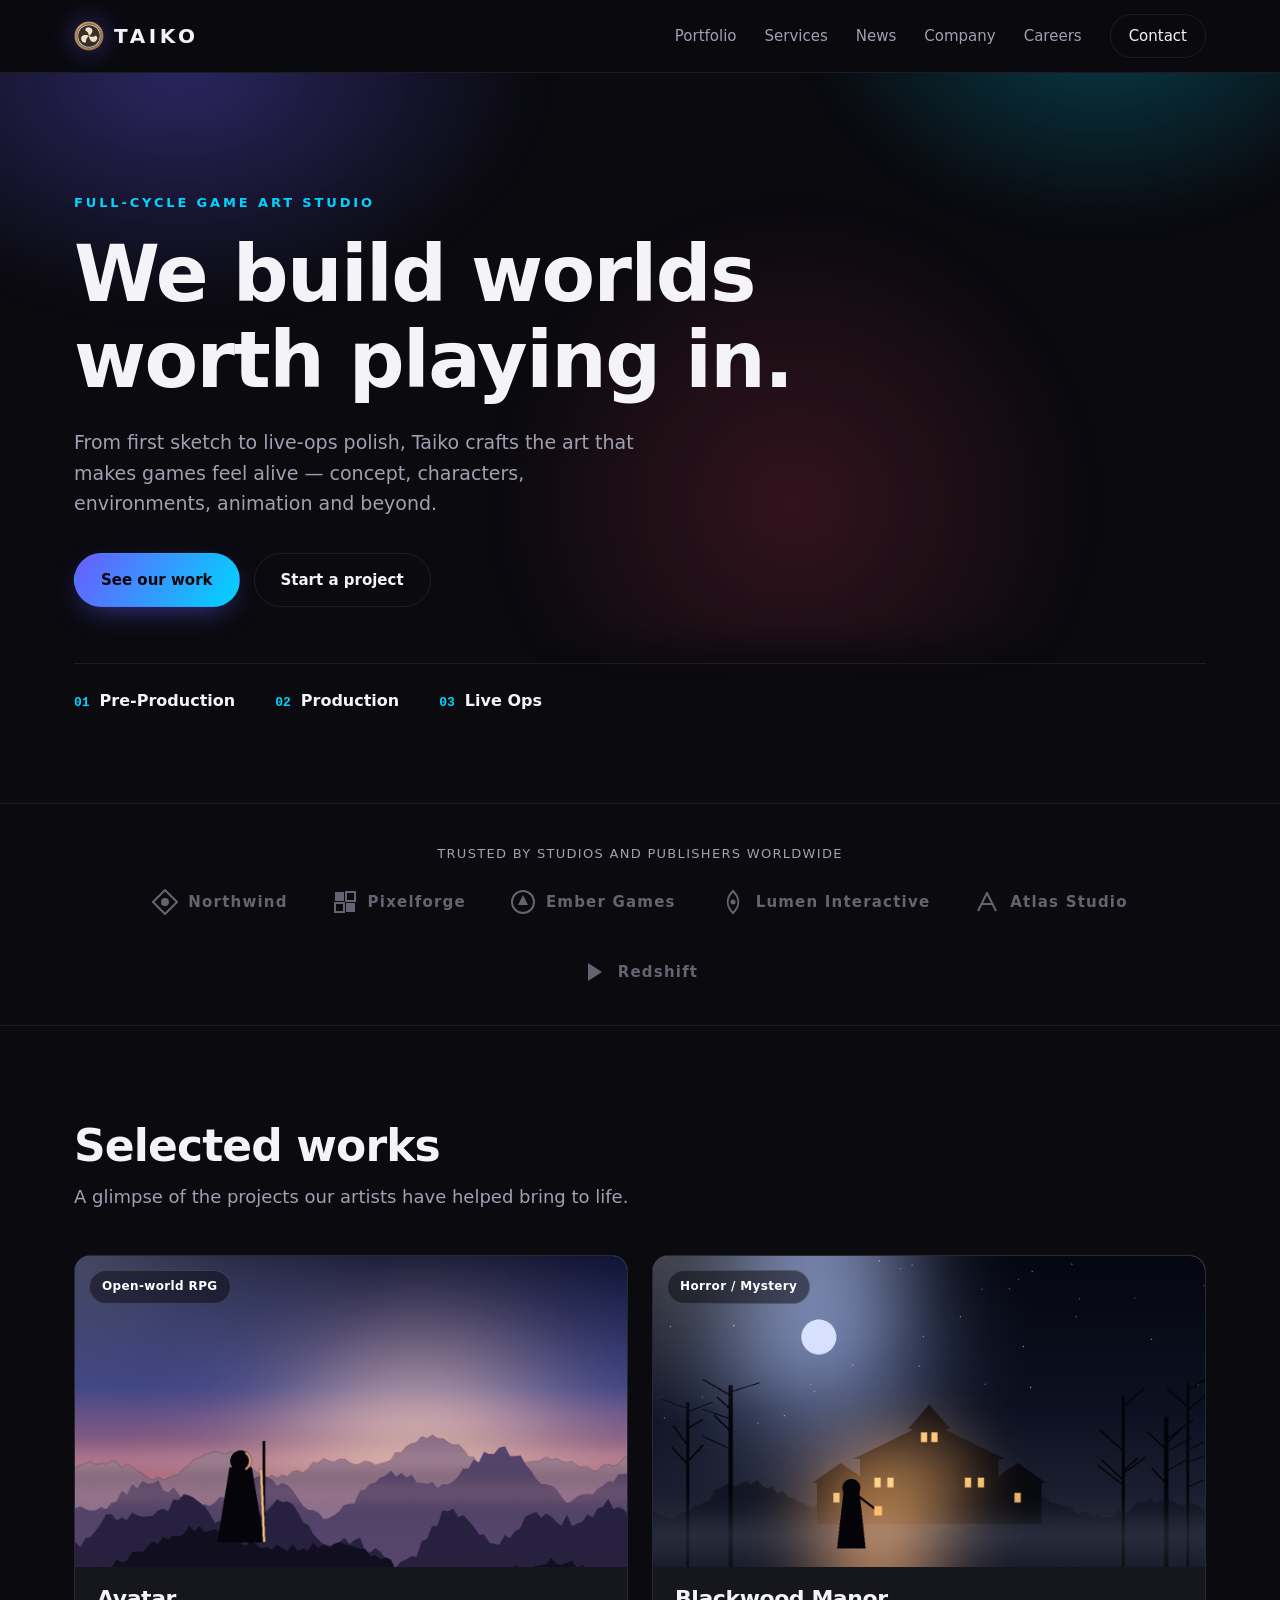
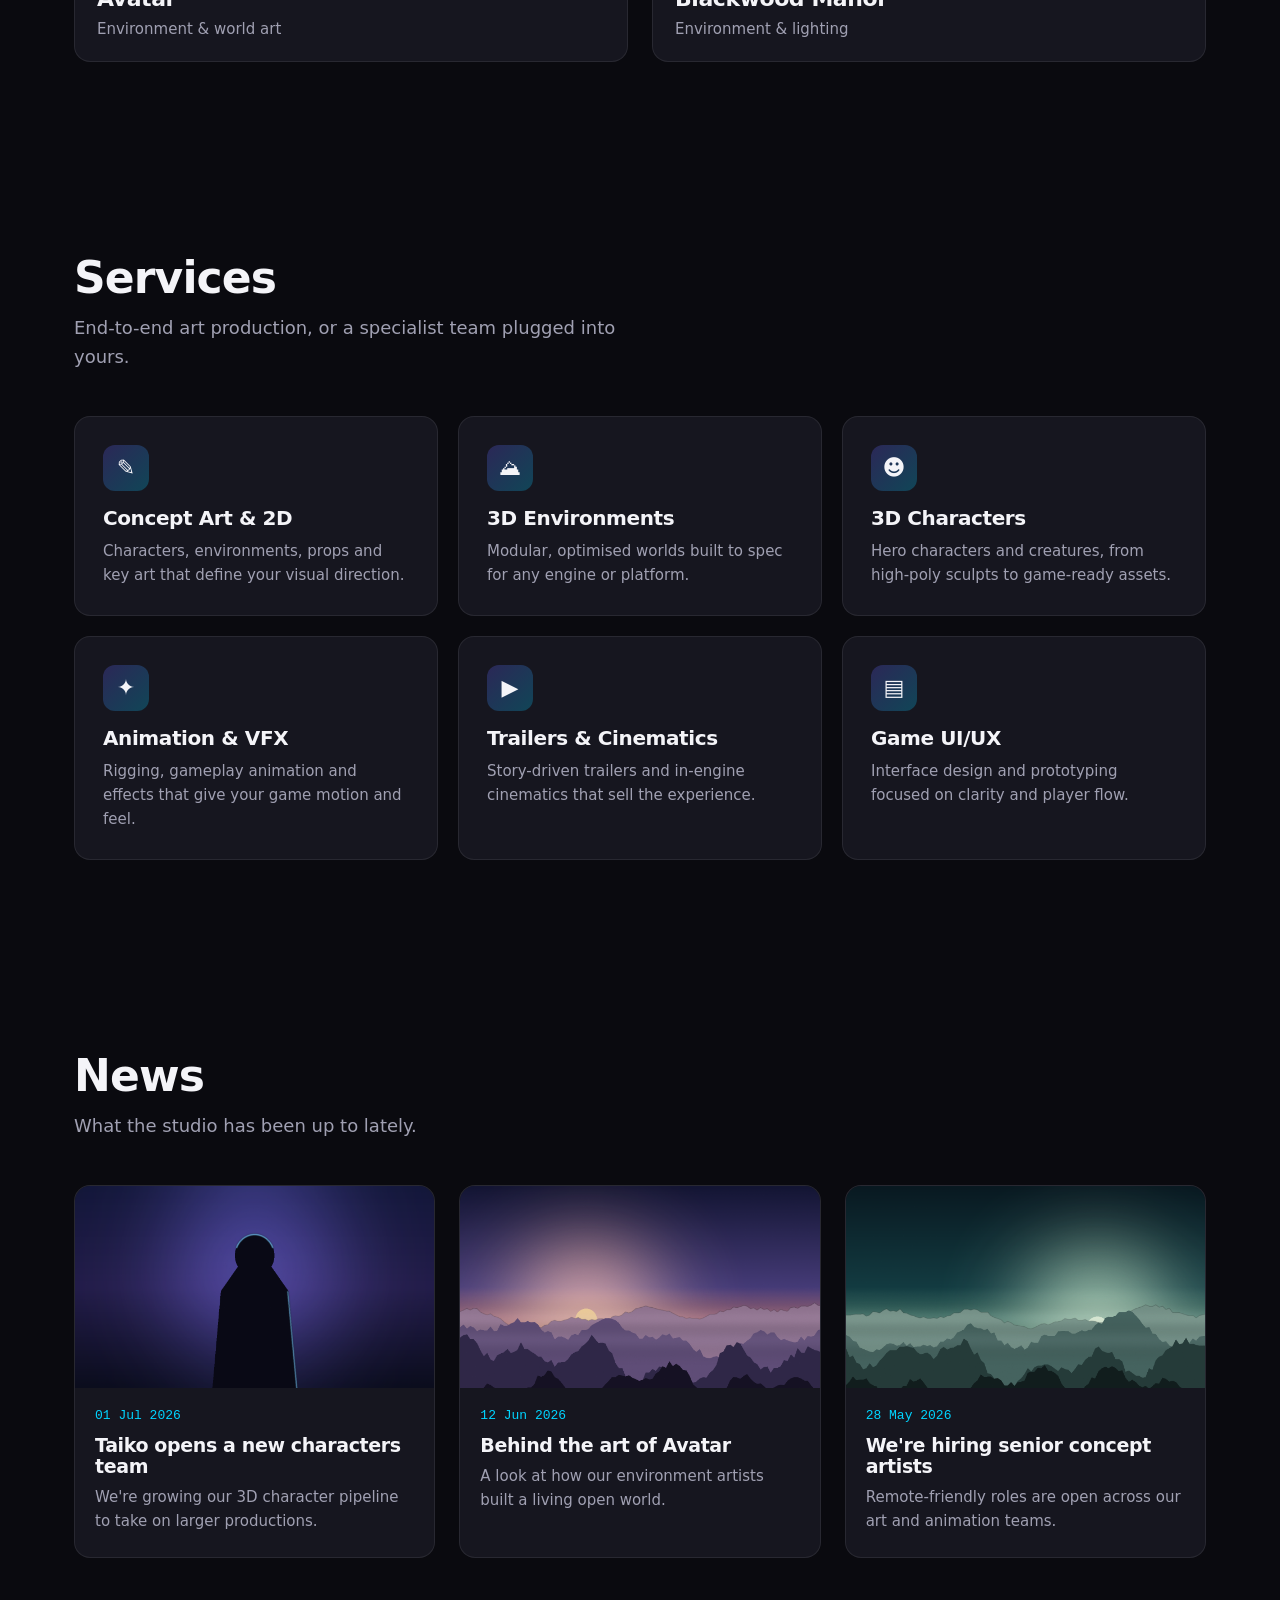
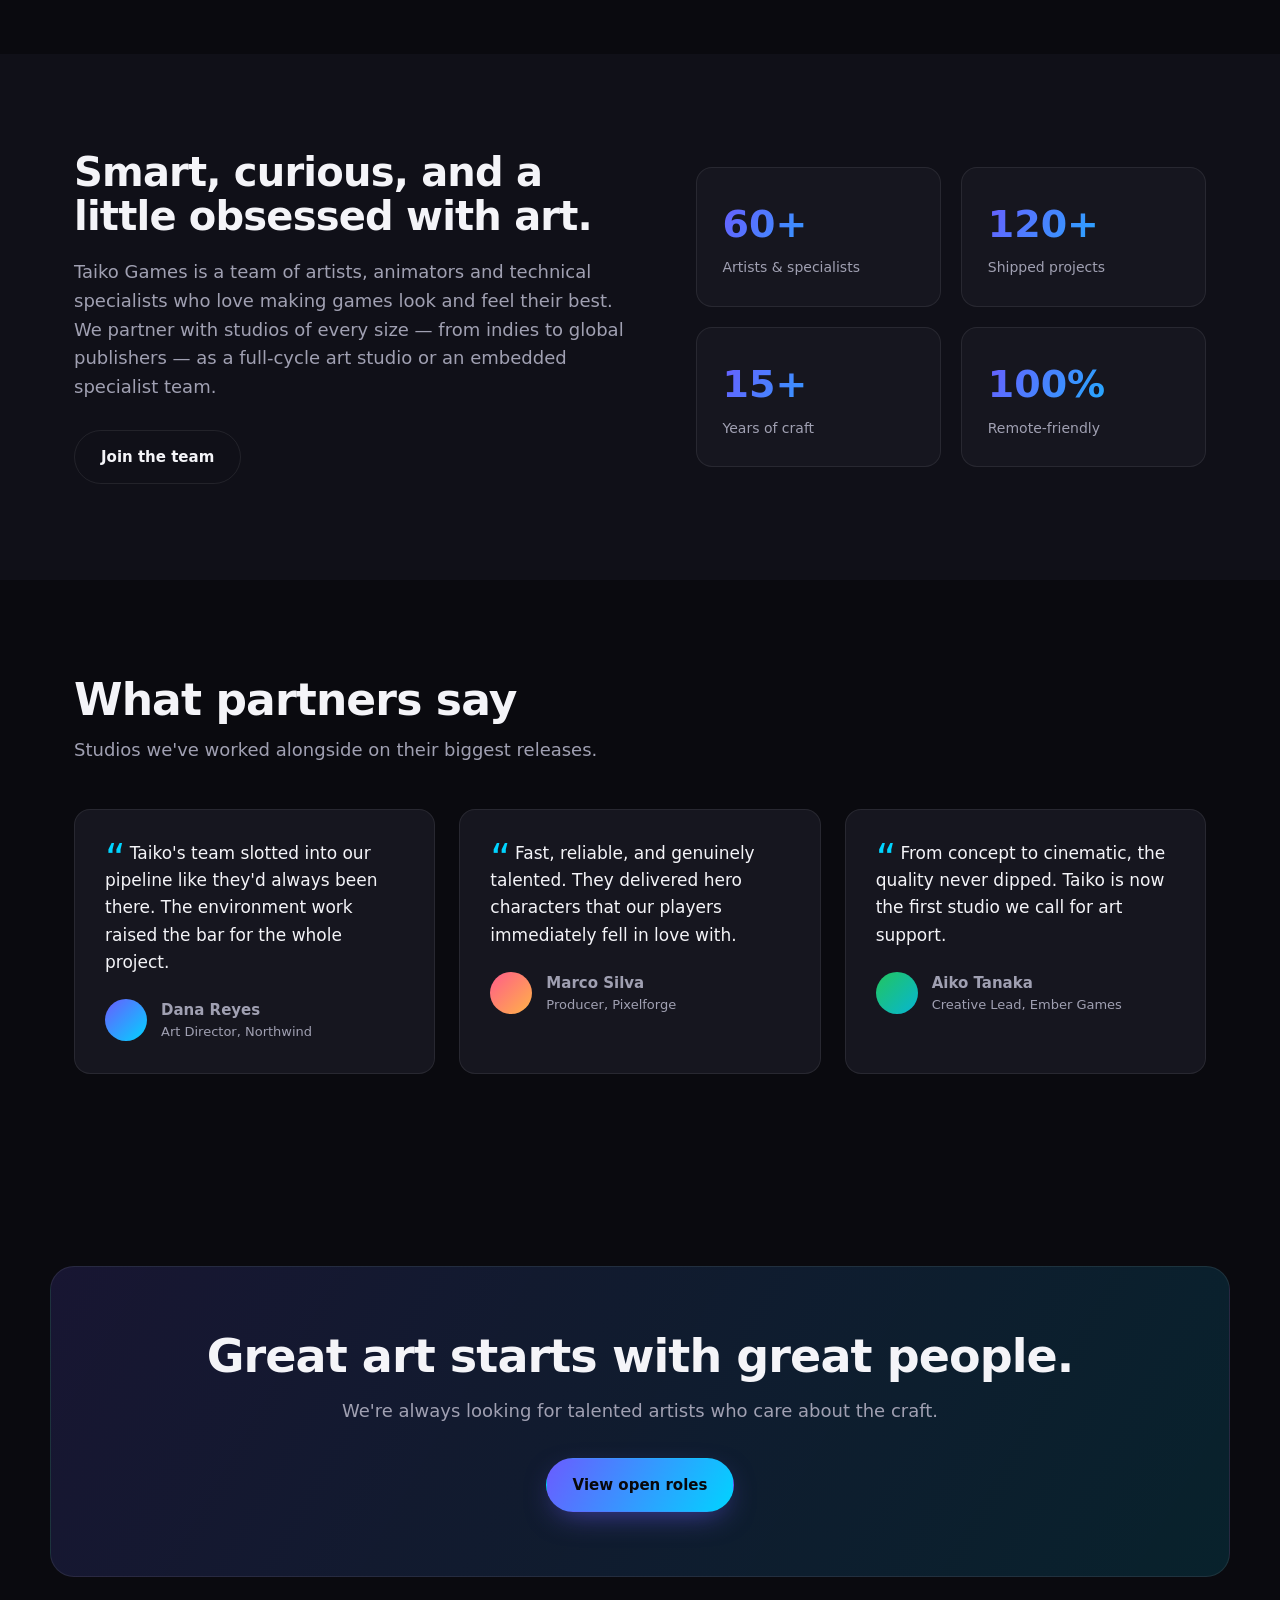
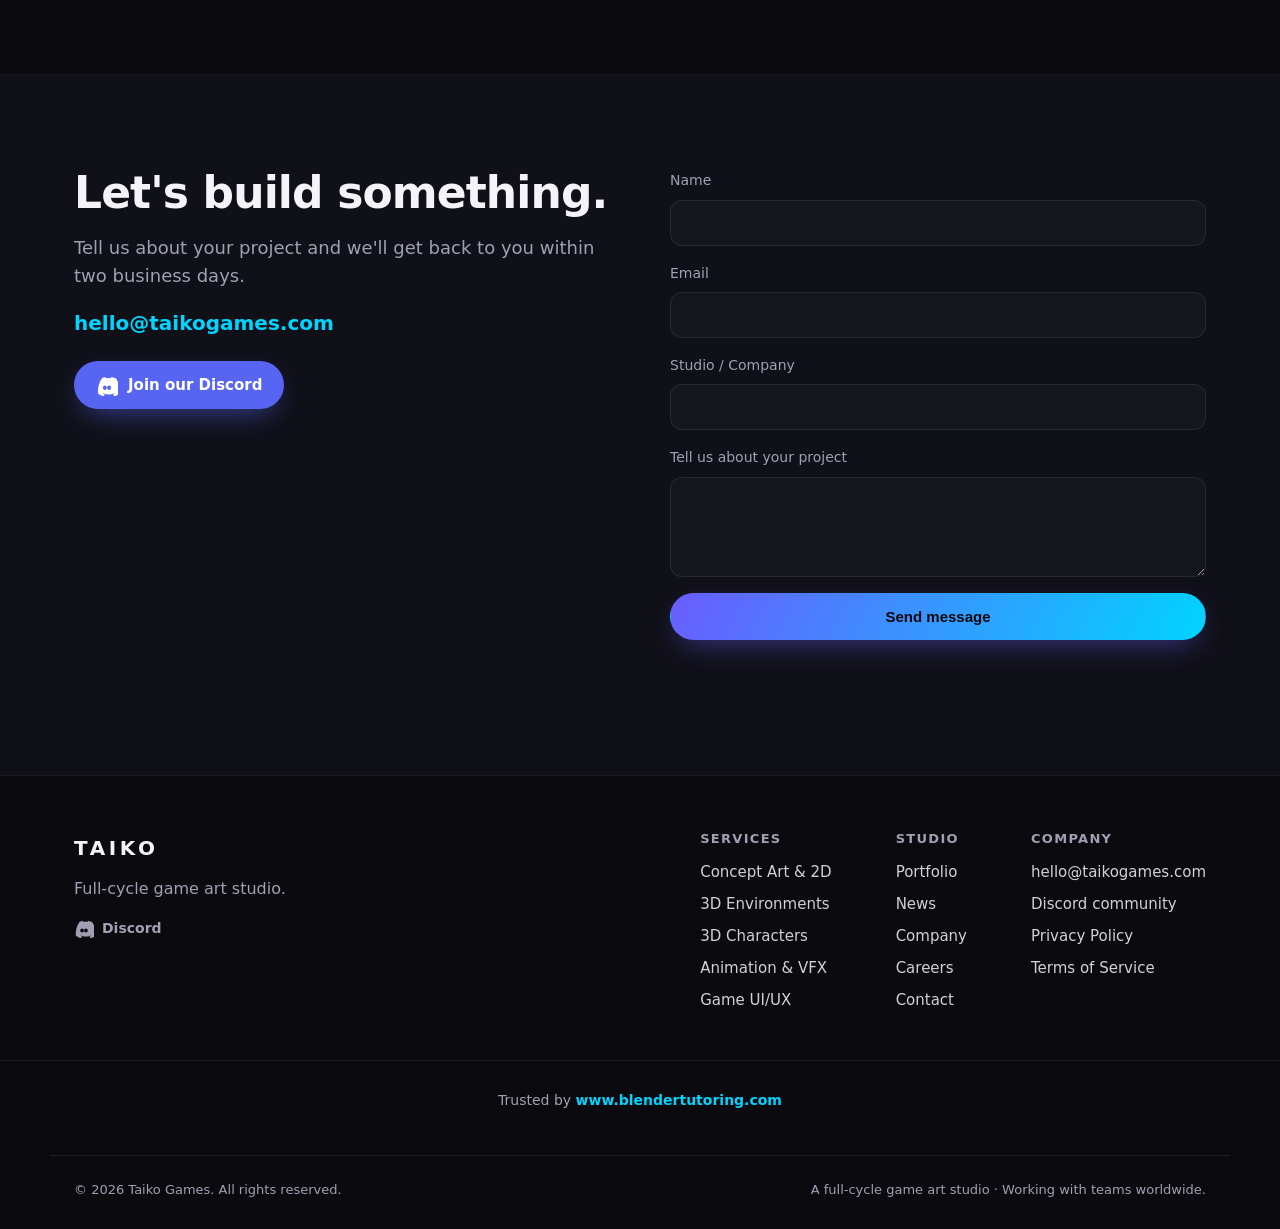
==== index.html @ 9b14d181 "Build Taiko Games studio site Single-page game-art-studio site with hero, portfolio, services, news," ====
<!DOCTYPE html>
<html lang="en">
<head>
  <meta charset="UTF-8" />
  <meta name="viewport" content="width=device-width, initial-scale=1.0" />
  <!-- Primary meta -->
  <title>Taiko Games — Full-Cycle Game Art Studio</title>
  <meta name="description" content="Taiko Games is a full-cycle game art studio delivering concept art, 3D environments, characters, animation, VFX, cinematics and game UI/UX for studios and publishers worldwide." />
  <meta name="keywords" content="game art studio, game art outsourcing, concept art, 3D environment art, 3D character art, game animation, game cinematics, game UI UX, art production" />
  <meta name="author" content="Taiko Games" />
  <meta name="robots" content="index, follow" />
  <meta name="theme-color" content="#0a0a0f" />

  <!-- NOTE: replace https://www.taikogames.com with your real domain before publishing -->
  <link rel="canonical" href="https://www.taikogames.com/" />

  <!-- Open Graph -->
  <meta property="og:type" content="website" />
  <meta property="og:site_name" content="Taiko Games" />
  <meta property="og:title" content="Taiko Games — Full-Cycle Game Art Studio" />
  <meta property="og:description" content="Concept art, 3D environments, characters, animation, cinematics and game UI/UX — from first sketch to live-ops polish." />
  <meta property="og:url" content="https://www.taikogames.com/" />
  <meta property="og:image" content="https://www.taikogames.com/img/og-image.png" />
  <meta property="og:image:width" content="1200" />
  <meta property="og:image:height" content="630" />
  <meta property="og:image:alt" content="Taiko Games — We build worlds worth playing in." />

  <!-- Twitter -->
  <meta name="twitter:card" content="summary_large_image" />
  <meta name="twitter:title" content="Taiko Games — Full-Cycle Game Art Studio" />
  <meta name="twitter:description" content="Concept art, 3D environments, characters, animation, cinematics and game UI/UX — from first sketch to live-ops polish." />
  <meta name="twitter:image" content="https://www.taikogames.com/img/og-image.png" />
  <meta name="twitter:image:alt" content="Taiko Games — We build worlds worth playing in." />

  <link rel="icon" type="image/svg+xml" href="img/logo.svg" />
  <link rel="stylesheet" href="css/style.css" />

  <!-- Structured data -->
  <script type="application/ld+json">
  {
    "@context": "https://schema.org",
    "@type": "Organization",
    "name": "Taiko Games",
    "url": "https://www.taikogames.com/",
    "logo": "https://www.taikogames.com/img/og-image.png",
    "description": "Full-cycle game art studio delivering concept art, 3D environments, characters, animation, cinematics and game UI/UX.",
    "email": "hello@taikogames.com",
    "sameAs": []
  }
  </script>
  <script type="application/ld+json">
  {
    "@context": "https://schema.org",
    "@type": "WebSite",
    "name": "Taiko Games",
    "url": "https://www.taikogames.com/"
  }
  </script>
</head>
<body>
  <!-- Header -->
  <header class="site-header" id="top">
    <div class="container header-inner">
      <a class="brand" href="#top" aria-label="Taiko Games home">
        <img class="brand-mark" src="img/logo.svg" alt="" aria-hidden="true" width="30" height="30" />
        <span class="brand-text">TAIKO</span>
      </a>
      <nav class="main-nav" aria-label="Primary">
        <a href="#work">Portfolio</a>
        <a href="#services">Services</a>
        <a href="#news">News</a>
        <a href="#company">Company</a>
        <a href="#careers">Careers</a>
        <a class="nav-cta" href="#contact">Contact</a>
      </nav>
      <button class="nav-toggle" aria-label="Toggle menu" aria-expanded="false">
        <span></span><span></span><span></span>
      </button>
    </div>
  </header>

  <main>
    <!-- Hero -->
    <section class="hero">
      <div class="hero-bg" aria-hidden="true"></div>
      <div class="container hero-inner">
        <p class="eyebrow">Full-cycle game art studio</p>
        <h1 class="hero-title">We build worlds<br />worth playing in.</h1>
        <p class="hero-sub">
          From first sketch to live-ops polish, Taiko crafts the art that makes
          games feel alive — concept, characters, environments, animation and beyond.
        </p>
        <div class="hero-actions">
          <a class="btn btn-primary" href="#work">See our work</a>
          <a class="btn btn-ghost" href="#contact">Start a project</a>
        </div>
        <ul class="pipeline">
          <li><span class="pipeline-num">01</span> Pre-Production</li>
          <li><span class="pipeline-num">02</span> Production</li>
          <li><span class="pipeline-num">03</span> Live Ops</li>
        </ul>
      </div>
    </section>

    <!-- Clients -->
    <section class="clients" aria-label="Studios we work with">
      <div class="container">
        <p class="clients-label">Trusted by studios and publishers worldwide</p>
        <ul class="client-logos">
          <li class="client-logo">
            <svg viewBox="0 0 26 26" aria-hidden="true"><path d="M13 1 L25 13 L13 25 L1 13 Z" fill="none" stroke="currentColor" stroke-width="2"/><circle cx="13" cy="13" r="4" fill="currentColor"/></svg>
            <span>Northwind</span>
          </li>
          <li class="client-logo">
            <svg viewBox="0 0 26 26" aria-hidden="true"><rect x="3" y="3" width="9" height="9" fill="currentColor"/><rect x="14" y="3" width="9" height="9" fill="none" stroke="currentColor" stroke-width="2"/><rect x="3" y="14" width="9" height="9" fill="none" stroke="currentColor" stroke-width="2"/><rect x="14" y="14" width="9" height="9" fill="currentColor"/></svg>
            <span>Pixelforge</span>
          </li>
          <li class="client-logo">
            <svg viewBox="0 0 26 26" aria-hidden="true"><circle cx="13" cy="13" r="11" fill="none" stroke="currentColor" stroke-width="2"/><path d="M13 6 L18 16 L8 16 Z" fill="currentColor"/></svg>
            <span>Ember Games</span>
          </li>
          <li class="client-logo">
            <svg viewBox="0 0 26 26" aria-hidden="true"><path d="M13 2 C6 9 6 17 13 24 C20 17 20 9 13 2 Z" fill="none" stroke="currentColor" stroke-width="2"/><circle cx="13" cy="13" r="2.5" fill="currentColor"/></svg>
            <span>Lumen Interactive</span>
          </li>
          <li class="client-logo">
            <svg viewBox="0 0 26 26" aria-hidden="true"><path d="M4 22 L13 4 L22 22" fill="none" stroke="currentColor" stroke-width="2" stroke-linejoin="round"/><line x1="8" y1="15" x2="18" y2="15" stroke="currentColor" stroke-width="2"/></svg>
            <span>Atlas Studio</span>
          </li>
          <li class="client-logo">
            <svg viewBox="0 0 26 26" aria-hidden="true"><path d="M6 4 L20 13 L6 22 Z" fill="currentColor"/></svg>
            <span>Redshift</span>
          </li>
        </ul>
      </div>
    </section>

    <!-- Selected work -->
    <section class="work" id="work">
      <div class="container">
        <header class="section-head">
          <h2>Selected works</h2>
          <p>A glimpse of the projects our artists have helped bring to life.</p>
        </header>
        <div class="work-grid">
          <article class="work-card reveal" style="--c1:#6a5cff;--c2:#00d4ff">
            <div class="work-thumb">
              <img class="thumb-art" src="img/covers/avatar.png" alt="Avatar — environment key art" loading="lazy" />
              <span class="work-badge">Open-world RPG</span>
            </div>
            <div class="work-meta">
              <h3>Avatar</h3>
              <p>Environment &amp; world art</p>
            </div>
          </article>
          <article class="work-card reveal" style="--c1:#ff5c8a;--c2:#ffb347">
            <div class="work-thumb">
              <img class="thumb-art" src="img/covers/blackwood-manor.png" alt="Blackwood Manor — environment key art" loading="lazy" />
              <span class="work-badge">Horror / Mystery</span>
            </div>
            <div class="work-meta">
              <h3>Blackwood Manor</h3>
              <p>Environment &amp; lighting</p>
            </div>
          </article>
        </div>
      </div>
    </section>

    <!-- Services -->
    <section class="services" id="services">
      <div class="container">
        <header class="section-head">
          <h2>Services</h2>
          <p>End-to-end art production, or a specialist team plugged into yours.</p>
        </header>
        <div class="service-grid">
          <article class="service-card">
            <span class="service-icon">✎</span>
            <h3>Concept Art &amp; 2D</h3>
            <p>Characters, environments, props and key art that define your visual direction.</p>
          </article>
          <article class="service-card">
            <span class="service-icon">⛰</span>
            <h3>3D Environments</h3>
            <p>Modular, optimised worlds built to spec for any engine or platform.</p>
          </article>
          <article class="service-card">
            <span class="service-icon">☻</span>
            <h3>3D Characters</h3>
            <p>Hero characters and creatures, from high-poly sculpts to game-ready assets.</p>
          </article>
          <article class="service-card">
            <span class="service-icon">✦</span>
            <h3>Animation &amp; VFX</h3>
            <p>Rigging, gameplay animation and effects that give your game motion and feel.</p>
          </article>
          <article class="service-card">
            <span class="service-icon">▶</span>
            <h3>Trailers &amp; Cinematics</h3>
            <p>Story-driven trailers and in-engine cinematics that sell the experience.</p>
          </article>
          <article class="service-card">
            <span class="service-icon">▤</span>
            <h3>Game UI/UX</h3>
            <p>Interface design and prototyping focused on clarity and player flow.</p>
          </article>
        </div>
      </div>
    </section>

    <!-- News -->
    <section class="news" id="news">
      <div class="container">
        <header class="section-head">
          <h2>News</h2>
          <p>What the studio has been up to lately.</p>
        </header>
        <div class="news-grid">
          <article class="news-card">
            <div class="news-thumb"><img src="img/covers/news-characters.png" alt="" loading="lazy" /></div>
            <time datetime="2026-07-01">01 Jul 2026</time>
            <h3>Taiko opens a new characters team</h3>
            <p>We're growing our 3D character pipeline to take on larger productions.</p>
          </article>
          <article class="news-card">
            <div class="news-thumb"><img src="img/covers/news-avatar.png" alt="" loading="lazy" /></div>
            <time datetime="2026-06-12">12 Jun 2026</time>
            <h3>Behind the art of Avatar</h3>
            <p>A look at how our environment artists built a living open world.</p>
          </article>
          <article class="news-card">
            <div class="news-thumb"><img src="img/covers/news-hiring.png" alt="" loading="lazy" /></div>
            <time datetime="2026-05-28">28 May 2026</time>
            <h3>We're hiring senior concept artists</h3>
            <p>Remote-friendly roles are open across our art and animation teams.</p>
          </article>
        </div>
      </div>
    </section>

    <!-- Company -->
    <section class="company" id="company">
      <div class="container company-inner">
        <div class="company-copy">
          <h2>Smart, curious, and a little obsessed with art.</h2>
          <p>
            Taiko Games is a team of artists, animators and technical specialists
            who love making games look and feel their best. We partner with
            studios of every size — from indies to global publishers — as a
            full-cycle art studio or an embedded specialist team.
          </p>
          <a class="btn btn-ghost" href="#careers">Join the team</a>
        </div>
        <ul class="stats">
          <li><strong>60+</strong><span>Artists &amp; specialists</span></li>
          <li><strong>120+</strong><span>Shipped projects</span></li>
          <li><strong>15+</strong><span>Years of craft</span></li>
          <li><strong>100%</strong><span>Remote-friendly</span></li>
        </ul>
      </div>
    </section>

    <!-- Testimonials -->
    <section class="testimonials">
      <div class="container">
        <header class="section-head">
          <h2>What partners say</h2>
          <p>Studios we've worked alongside on their biggest releases.</p>
        </header>
        <div class="testimonial-grid">
          <figure class="testimonial reveal">
            <blockquote>Taiko's team slotted into our pipeline like they'd always been there. The environment work raised the bar for the whole project.</blockquote>
            <figcaption><span class="t-avatar" style="--c1:#6a5cff;--c2:#00d4ff"></span><span><strong>Dana Reyes</strong>Art Director, Northwind</span></figcaption>
          </figure>
          <figure class="testimonial reveal">
            <blockquote>Fast, reliable, and genuinely talented. They delivered hero characters that our players immediately fell in love with.</blockquote>
            <figcaption><span class="t-avatar" style="--c1:#ff5c8a;--c2:#ffb347"></span><span><strong>Marco Silva</strong>Producer, Pixelforge</span></figcaption>
          </figure>
          <figure class="testimonial reveal">
            <blockquote>From concept to cinematic, the quality never dipped. Taiko is now the first studio we call for art support.</blockquote>
            <figcaption><span class="t-avatar" style="--c1:#22c55e;--c2:#06b6d4"></span><span><strong>Aiko Tanaka</strong>Creative Lead, Ember Games</span></figcaption>
          </figure>
        </div>
      </div>
    </section>

    <!-- Careers / CTA -->
    <section class="careers" id="careers">
      <div class="container careers-inner">
        <h2>Great art starts with great people.</h2>
        <p>We're always looking for talented artists who care about the craft.</p>
        <a class="btn btn-primary" href="#contact">View open roles</a>
      </div>
    </section>

    <!-- Contact -->
    <section class="contact" id="contact">
      <div class="container contact-inner">
        <div class="contact-copy">
          <h2>Let's build something.</h2>
          <p>Tell us about your project and we'll get back to you within two business days.</p>
          <p class="contact-email">hello@taikogames.com</p>
          <a class="discord-cta" href="https://discord.gg/HVt38e5CS" target="_blank" rel="noopener noreferrer">
            <svg viewBox="0 0 24 24" aria-hidden="true"><path fill="currentColor" d="M20.317 4.369A19.79 19.79 0 0 0 16.885 3.3a13.72 13.72 0 0 0-.617 1.267 18.27 18.27 0 0 0-5.487 0A12.64 12.64 0 0 0 10.156 3.3 19.736 19.736 0 0 0 6.72 4.369C2.79 10.14 1.732 15.76 2.256 21.3a19.9 19.9 0 0 0 6.03 3.05c.484-.66.915-1.363 1.286-2.1a12.9 12.9 0 0 1-2.025-.972c.17-.124.336-.253.496-.386a14.2 14.2 0 0 0 12.09 0c.162.135.328.264.496.386-.646.383-1.328.71-2.028.973.372.736.802 1.44 1.286 2.1a19.86 19.86 0 0 0 6.032-3.05c.617-6.396-1.06-11.966-4.44-16.931ZM9.68 17.335c-1.183 0-2.157-1.086-2.157-2.42 0-1.333.955-2.42 2.157-2.42 1.21 0 2.176 1.096 2.157 2.42 0 1.334-.955 2.42-2.157 2.42Zm4.64 0c-1.183 0-2.157-1.086-2.157-2.42 0-1.333.955-2.42 2.157-2.42 1.21 0 2.176 1.096 2.157 2.42 0 1.334-.947 2.42-2.157 2.42Z"/></svg>
            Join our Discord
          </a>
        </div>
        <form class="contact-form" id="contactForm" novalidate>
          <label>Name<input type="text" name="name" autocomplete="name" required /></label>
          <label>Email<input type="email" name="email" autocomplete="email" required /></label>
          <label>Studio / Company<input type="text" name="company" autocomplete="organization" /></label>
          <label>Tell us about your project<textarea name="message" rows="4" required></textarea></label>
          <button class="btn btn-primary" type="submit">Send message</button>
          <p class="form-status" id="formStatus" role="status" aria-live="polite"></p>
        </form>
      </div>
    </section>
  </main>

  <footer class="site-footer">
    <div class="container footer-inner">
      <div class="footer-brand">
        <span class="brand-text">TAIKO</span>
        <p>Full-cycle game art studio.</p>
        <a class="footer-social" href="https://discord.gg/HVt38e5CS" target="_blank" rel="noopener noreferrer" aria-label="Join the Taiko Discord">
          <svg viewBox="0 0 24 24" aria-hidden="true"><path fill="currentColor" d="M20.317 4.369A19.79 19.79 0 0 0 16.885 3.3a13.72 13.72 0 0 0-.617 1.267 18.27 18.27 0 0 0-5.487 0A12.64 12.64 0 0 0 10.156 3.3 19.736 19.736 0 0 0 6.72 4.369C2.79 10.14 1.732 15.76 2.256 21.3a19.9 19.9 0 0 0 6.03 3.05c.484-.66.915-1.363 1.286-2.1a12.9 12.9 0 0 1-2.025-.972c.17-.124.336-.253.496-.386a14.2 14.2 0 0 0 12.09 0c.162.135.328.264.496.386-.646.383-1.328.71-2.028.973.372.736.802 1.44 1.286 2.1a19.86 19.86 0 0 0 6.032-3.05c.617-6.396-1.06-11.966-4.44-16.931ZM9.68 17.335c-1.183 0-2.157-1.086-2.157-2.42 0-1.333.955-2.42 2.157-2.42 1.21 0 2.176 1.096 2.157 2.42 0 1.334-.955 2.42-2.157 2.42Zm4.64 0c-1.183 0-2.157-1.086-2.157-2.42 0-1.333.955-2.42 2.157-2.42 1.21 0 2.176 1.096 2.157 2.42 0 1.334-.947 2.42-2.157 2.42Z"/></svg>
          <span>Discord</span>
        </a>
      </div>
      <nav class="footer-nav" aria-label="Footer">
        <div>
          <h4>Services</h4>
          <a href="#services">Concept Art &amp; 2D</a>
          <a href="#services">3D Environments</a>
          <a href="#services">3D Characters</a>
          <a href="#services">Animation &amp; VFX</a>
          <a href="#services">Game UI/UX</a>
        </div>
        <div>
          <h4>Studio</h4>
          <a href="#work">Portfolio</a>
          <a href="#news">News</a>
          <a href="#company">Company</a>
          <a href="#careers">Careers</a>
          <a href="#contact">Contact</a>
        </div>
        <div>
          <h4>Company</h4>
          <a href="mailto:hello@taikogames.com">hello@taikogames.com</a>
          <a href="https://discord.gg/HVt38e5CS" target="_blank" rel="noopener noreferrer">Discord community</a>
          <a href="privacy.html">Privacy Policy</a>
          <a href="terms.html">Terms of Service</a>
        </div>
      </nav>
    </div>
    <p class="footer-trusted">
      Trusted by
      <a href="https://www.blendertutoring.com" target="_blank" rel="noopener noreferrer">www.blendertutoring.com</a>
    </p>
    <div class="container footer-bottom">
      <p>&copy; <span id="year"></span> Taiko Games. All rights reserved.</p>
      <p>A full-cycle game art studio · Working with teams worldwide.</p>
    </div>
  </footer>

  <script src="js/main.js"></script>
</body>
</html>
---- css/style.css ----
/* ---------- Tokens ---------- */
:root {
  --bg: #0a0a0f;
  --bg-2: #101018;
  --surface: #16161f;
  --surface-2: #1d1d29;
  --text: #f4f4f8;
  --muted: #a0a0b2;
  --line: rgba(255, 255, 255, 0.08);
  --accent: #6a5cff;
  --accent-2: #00d4ff;
  --radius: 16px;
  --maxw: 1180px;
  --font: "Inter", system-ui, -apple-system, "Segoe UI", Roboto, Helvetica, Arial, sans-serif;
}

* { box-sizing: border-box; }

html { scroll-behavior: smooth; }

body {
  margin: 0;
  background: var(--bg);
  color: var(--text);
  font-family: var(--font);
  line-height: 1.6;
  -webkit-font-smoothing: antialiased;
}

.container {
  width: 100%;
  max-width: var(--maxw);
  margin: 0 auto;
  padding: 0 24px;
}

a { color: inherit; text-decoration: none; }

h1, h2, h3, h4 { line-height: 1.1; margin: 0; letter-spacing: -0.02em; }

/* ---------- Buttons ---------- */
.btn {
  display: inline-block;
  padding: 14px 26px;
  border-radius: 999px;
  font-weight: 600;
  font-size: 15px;
  transition: transform 0.15s ease, box-shadow 0.2s ease, background 0.2s ease;
  cursor: pointer;
  border: 1px solid transparent;
}
.btn:hover { transform: translateY(-2px); }
.btn-primary {
  background: linear-gradient(120deg, var(--accent), var(--accent-2));
  color: #08080c;
  box-shadow: 0 10px 30px -10px rgba(106, 92, 255, 0.6);
}
.btn-ghost {
  background: transparent;
  border-color: var(--line);
  color: var(--text);
}
.btn-ghost:hover { border-color: rgba(255,255,255,0.25); background: rgba(255,255,255,0.03); }

/* ---------- Header ---------- */
.site-header {
  position: sticky;
  top: 0;
  z-index: 50;
  background: rgba(10, 10, 15, 0.75);
  backdrop-filter: blur(14px);
  border-bottom: 1px solid var(--line);
}
.header-inner {
  display: flex;
  align-items: center;
  justify-content: space-between;
  height: 72px;
}
.brand { display: flex; align-items: center; gap: 10px; }
.brand-mark {
  width: 30px; height: 30px; display: block;
  filter: drop-shadow(0 0 14px rgba(106, 92, 255, 0.45));
}
.brand-text { font-weight: 800; letter-spacing: 0.18em; font-size: 20px; }

.main-nav { display: flex; align-items: center; gap: 28px; }
.main-nav a { color: var(--muted); font-size: 15px; font-weight: 500; transition: color 0.15s ease; }
.main-nav a:hover { color: var(--text); }
.nav-cta {
  padding: 9px 18px; border-radius: 999px;
  border: 1px solid var(--line); color: var(--text) !important;
}
.nav-cta:hover { border-color: var(--accent); }

.nav-toggle {
  display: none; flex-direction: column; gap: 5px;
  background: none; border: none; cursor: pointer; padding: 8px;
}
.nav-toggle span { width: 24px; height: 2px; background: var(--text); border-radius: 2px; transition: 0.2s; }

/* ---------- Hero ---------- */
.hero { position: relative; overflow: hidden; padding: 120px 0 90px; }
.hero-bg {
  position: absolute; inset: -20% -10% auto -10%; height: 720px; z-index: 0;
  background:
    radial-gradient(600px 400px at 20% 20%, rgba(106,92,255,0.35), transparent 60%),
    radial-gradient(500px 380px at 80% 10%, rgba(0,212,255,0.28), transparent 60%),
    radial-gradient(500px 500px at 60% 80%, rgba(244,63,94,0.18), transparent 60%);
  filter: blur(20px);
}
.hero-inner { position: relative; z-index: 1; }
.eyebrow {
  text-transform: uppercase; letter-spacing: 0.22em; font-size: 13px;
  color: var(--accent-2); margin: 0 0 18px; font-weight: 600;
}
.hero-title { font-size: clamp(40px, 7vw, 78px); font-weight: 800; }
.hero-sub { max-width: 560px; color: var(--muted); font-size: 19px; margin: 24px 0 0; }
.hero-actions { display: flex; gap: 14px; margin: 34px 0 0; flex-wrap: wrap; }

.pipeline {
  list-style: none; display: flex; gap: 40px; flex-wrap: wrap;
  margin: 56px 0 0; padding: 24px 0 0; border-top: 1px solid var(--line);
}
.pipeline li { font-weight: 600; color: var(--text); display: flex; align-items: baseline; gap: 10px; }
.pipeline-num { color: var(--accent-2); font-size: 13px; font-family: monospace; }

/* ---------- Clients ---------- */
.clients { padding: 40px 0; border-top: 1px solid var(--line); border-bottom: 1px solid var(--line); }
.clients-label { text-align: center; color: var(--muted); font-size: 13px; letter-spacing: 0.1em; text-transform: uppercase; margin: 0 0 24px; }
.client-logos {
  list-style: none; margin: 0; padding: 0;
  display: flex; flex-wrap: wrap; gap: 44px; justify-content: center; align-items: center;
}
.client-logo {
  display: flex; align-items: center; gap: 10px;
  color: var(--muted); opacity: 0.6;
  transition: opacity 0.2s ease, color 0.2s ease;
}
.client-logo:hover { opacity: 1; color: var(--text); }
.client-logo svg { width: 26px; height: 26px; flex: none; }
.client-logo span { font-weight: 700; letter-spacing: 0.08em; font-size: 15px; white-space: nowrap; }

/* ---------- Section heads ---------- */
.section-head { margin: 0 0 44px; }
.section-head h2 { font-size: clamp(28px, 4vw, 44px); font-weight: 800; }
.section-head p { color: var(--muted); font-size: 18px; margin: 12px 0 0; max-width: 560px; }

.work, .services, .news, .company, .careers, .contact { padding: 96px 0; }

/* ---------- Work grid ---------- */
.work-grid { display: grid; grid-template-columns: repeat(2, 1fr); gap: 24px; }
.work-card {
  background: var(--surface); border: 1px solid var(--line); border-radius: var(--radius);
  overflow: hidden; transition: transform 0.2s ease, border-color 0.2s ease;
}
.work-card:hover { transform: translateY(-4px); border-color: rgba(255,255,255,0.18); }
.work-thumb {
  aspect-ratio: 16 / 9;
  background: linear-gradient(135deg, var(--c1), var(--c2));
  position: relative;
  overflow: hidden;
}
.work-thumb::after {
  content: ""; position: absolute; inset: 0; z-index: 2;
  background: radial-gradient(120% 120% at 0% 0%, rgba(255,255,255,0.22), transparent 45%);
}
.thumb-art { position: absolute; inset: 0; width: 100%; height: 100%; object-fit: cover; z-index: 1; }
.work-card:hover .thumb-art { transform: scale(1.05); }
.thumb-art { transition: transform 0.4s ease; }
.work-badge {
  position: absolute; top: 14px; left: 14px; z-index: 3;
  background: rgba(8, 8, 14, 0.5); backdrop-filter: blur(6px);
  color: #fff; font-size: 12px; font-weight: 600; letter-spacing: 0.03em;
  padding: 6px 12px; border-radius: 999px; border: 1px solid rgba(255,255,255,0.14);
}
.work-meta { padding: 20px 22px; }
.work-meta h3 { font-size: 22px; }
.work-meta p { color: var(--muted); margin: 6px 0 0; font-size: 15px; }

/* ---------- Services grid ---------- */
.service-grid { display: grid; grid-template-columns: repeat(3, 1fr); gap: 20px; }
.service-card {
  background: var(--surface); border: 1px solid var(--line); border-radius: var(--radius);
  padding: 28px; transition: transform 0.2s ease, background 0.2s ease;
}
.service-card:hover { transform: translateY(-4px); background: var(--surface-2); }
.service-icon {
  display: inline-grid; place-items: center; width: 46px; height: 46px; border-radius: 12px;
  background: linear-gradient(135deg, rgba(106,92,255,0.25), rgba(0,212,255,0.25));
  font-size: 22px; margin-bottom: 16px;
}
.service-card h3 { font-size: 20px; }
.service-card p { color: var(--muted); margin: 10px 0 0; font-size: 15px; }

/* ---------- News ---------- */
.news-grid { display: grid; grid-template-columns: repeat(3, 1fr); gap: 24px; }
.news-card {
  background: var(--surface); border: 1px solid var(--line); border-radius: var(--radius);
  overflow: hidden; transition: transform 0.2s ease;
}
.news-card:hover { transform: translateY(-4px); }
.news-thumb { aspect-ratio: 16 / 9; overflow: hidden; background: #14141f; }
.news-thumb img { width: 100%; height: 100%; object-fit: cover; display: block; transition: transform 0.4s ease; }
.news-card:hover .news-thumb img { transform: scale(1.04); }
.news-card time { display: block; color: var(--accent-2); font-size: 13px; padding: 18px 20px 0; font-family: monospace; }
.news-card h3 { font-size: 19px; padding: 8px 20px 0; }
.news-card p { color: var(--muted); font-size: 15px; padding: 8px 20px 24px; margin: 0; }

/* ---------- Company ---------- */
.company { background: var(--bg-2); }
.company-inner { display: grid; grid-template-columns: 1.1fr 1fr; gap: 60px; align-items: center; }
.company-copy h2 { font-size: clamp(26px, 3.5vw, 40px); font-weight: 800; }
.company-copy p { color: var(--muted); font-size: 18px; margin: 20px 0 28px; }
.stats { list-style: none; margin: 0; padding: 0; display: grid; grid-template-columns: 1fr 1fr; gap: 20px; }
.stats li {
  background: var(--surface); border: 1px solid var(--line); border-radius: var(--radius);
  padding: 26px; text-align: left;
}
.stats strong {
  display: block; font-size: 38px; font-weight: 800;
  background: linear-gradient(120deg, var(--accent), var(--accent-2));
  -webkit-background-clip: text; background-clip: text; color: transparent;
}
.stats span { color: var(--muted); font-size: 14px; }

/* ---------- Careers ---------- */
.careers { text-align: center; }
.careers-inner {
  background: linear-gradient(120deg, rgba(106,92,255,0.15), rgba(0,212,255,0.12));
  border: 1px solid var(--line); border-radius: 24px; padding: 64px 24px;
}
.careers-inner h2 { font-size: clamp(28px, 4vw, 46px); font-weight: 800; }
.careers-inner p { color: var(--muted); font-size: 18px; margin: 16px 0 32px; }

/* ---------- Contact ---------- */
.contact { background: var(--bg-2); }
.contact-inner { display: grid; grid-template-columns: 1fr 1fr; gap: 60px; }
.contact-copy h2 { font-size: clamp(28px, 4vw, 44px); font-weight: 800; }
.contact-copy p { color: var(--muted); font-size: 18px; margin: 16px 0 0; }
.contact-email { color: var(--accent-2) !important; font-weight: 600; font-size: 20px !important; }
.discord-cta {
  display: inline-flex; align-items: center; gap: 10px; margin-top: 22px;
  padding: 12px 22px; border-radius: 999px; font-weight: 600; font-size: 15px;
  background: #5865f2; color: #fff;
  transition: transform 0.15s ease, box-shadow 0.2s ease;
  box-shadow: 0 10px 30px -10px rgba(88, 101, 242, 0.7);
}
.discord-cta:hover { transform: translateY(-2px); }
.discord-cta svg { width: 22px; height: 22px; }

.contact-form { display: flex; flex-direction: column; gap: 16px; }
.contact-form label { display: flex; flex-direction: column; gap: 8px; font-size: 14px; color: var(--muted); }
.contact-form input, .contact-form textarea {
  background: var(--surface); border: 1px solid var(--line); border-radius: 12px;
  padding: 13px 15px; color: var(--text); font-family: inherit; font-size: 15px; resize: vertical;
}
.contact-form input:focus, .contact-form textarea:focus { outline: none; border-color: var(--accent); }
.form-status { font-size: 14px; margin: 6px 0 0; min-height: 1.2em; }
.form-status.success { color: #34d399; }
.form-status.error { color: #f87171; }

/* ---------- Footer ---------- */
.site-footer { border-top: 1px solid var(--line); padding: 56px 0 28px; }
.footer-inner { display: flex; justify-content: space-between; gap: 40px; flex-wrap: wrap; }
.footer-brand p { color: var(--muted); margin: 12px 0 0; max-width: 240px; }
.footer-social {
  display: inline-flex; align-items: center; gap: 8px; margin-top: 16px;
  color: var(--muted); font-size: 14px; font-weight: 600;
  transition: color 0.15s ease;
}
.footer-social:hover { color: #5865f2; }
.footer-social svg { width: 20px; height: 20px; }
.footer-nav { display: flex; gap: 64px; flex-wrap: wrap; }
.footer-nav h4 { font-size: 13px; text-transform: uppercase; letter-spacing: 0.1em; color: var(--muted); margin: 0 0 14px; }
.footer-nav a { display: block; color: var(--text); font-size: 15px; margin: 8px 0; opacity: 0.85; }
.footer-nav a:hover { opacity: 1; color: var(--accent-2); }
.footer-bottom {
  display: flex; justify-content: space-between; gap: 16px; flex-wrap: wrap;
  margin-top: 44px; padding-top: 24px; border-top: 1px solid var(--line);
  color: var(--muted); font-size: 13px;
}
.footer-bottom p { margin: 0; }
.footer-trusted {
  text-align: center; margin: 40px 0 0; padding-top: 28px;
  border-top: 1px solid var(--line); color: var(--muted); font-size: 14px;
}
.footer-trusted a { color: var(--accent-2); font-weight: 600; }
.footer-trusted a:hover { text-decoration: underline; }

/* ---------- Legal / prose pages ---------- */
.page { padding: 72px 0 96px; }
.page .container { max-width: 780px; }
.page h1 { font-size: clamp(32px, 5vw, 48px); font-weight: 800; margin-bottom: 12px; }
.page .updated { color: var(--muted); font-size: 14px; margin: 0 0 40px; }
.page h2 { font-size: 22px; font-weight: 700; margin: 40px 0 12px; }
.page p, .page li { color: #cfcfda; font-size: 16px; line-height: 1.7; }
.page ul { padding-left: 20px; margin: 12px 0; }
.page li { margin: 6px 0; }
.page a { color: var(--accent-2); }
.page a:hover { text-decoration: underline; }

/* ---------- 404 ---------- */
.notfound {
  min-height: 70vh; display: flex; flex-direction: column;
  align-items: center; justify-content: center; text-align: center; gap: 16px; padding: 60px 24px;
}
.notfound .code {
  font-size: clamp(72px, 16vw, 160px); font-weight: 800; line-height: 1; letter-spacing: -0.04em;
  background: linear-gradient(120deg, var(--accent), var(--accent-2));
  -webkit-background-clip: text; background-clip: text; color: transparent;
}
.notfound p { color: var(--muted); font-size: 18px; max-width: 420px; margin: 0; }

/* ---------- Testimonials ---------- */
.testimonials { padding: 96px 0; }
.testimonial-grid { display: grid; grid-template-columns: repeat(3, 1fr); gap: 24px; }
.testimonial {
  margin: 0; background: var(--surface); border: 1px solid var(--line);
  border-radius: var(--radius); padding: 30px;
  display: flex; flex-direction: column; gap: 22px;
}
.testimonial blockquote {
  margin: 0; font-size: 17px; line-height: 1.6; color: var(--text);
}
.testimonial blockquote::before { content: "\201C"; color: var(--accent-2); font-size: 40px; line-height: 0; vertical-align: -0.35em; margin-right: 4px; }
.testimonial figcaption { display: flex; align-items: center; gap: 14px; }
.t-avatar { width: 42px; height: 42px; border-radius: 50%; flex: none; background: linear-gradient(135deg, var(--c1), var(--c2)); }
.testimonial figcaption span span, .testimonial figcaption > span:last-child { display: flex; flex-direction: column; }
.testimonial figcaption strong { font-size: 15px; }
.testimonial figcaption > span:last-child { color: var(--muted); font-size: 13px; }

/* ---------- Scroll reveal ---------- */
.reveal-ready .reveal {
  opacity: 0; transform: translateY(22px);
  transition: opacity 0.6s ease, transform 0.6s ease;
}
.reveal-ready .reveal.is-visible { opacity: 1; transform: none; }
@media (prefers-reduced-motion: reduce) {
  .reveal-ready .reveal { opacity: 1; transform: none; transition: none; }
}

/* ---------- Responsive ---------- */
@media (max-width: 900px) {
  .work-grid, .service-grid, .news-grid, .testimonial-grid { grid-template-columns: 1fr 1fr; }
  .company-inner, .contact-inner { grid-template-columns: 1fr; }
}
@media (max-width: 720px) {
  .main-nav {
    position: fixed; inset: 72px 0 auto 0; flex-direction: column; gap: 0;
    background: var(--bg-2); border-bottom: 1px solid var(--line);
    padding: 8px 24px 20px; transform: translateY(-120%); transition: transform 0.25s ease;
  }
  .main-nav.open { transform: translateY(0); }
  .main-nav a { padding: 14px 0; width: 100%; border-bottom: 1px solid var(--line); }
  .nav-toggle { display: flex; }
  .work-grid, .service-grid, .news-grid, .testimonial-grid { grid-template-columns: 1fr; }
  .stats { grid-template-columns: 1fr 1fr; }
  .pipeline { gap: 20px; }
}
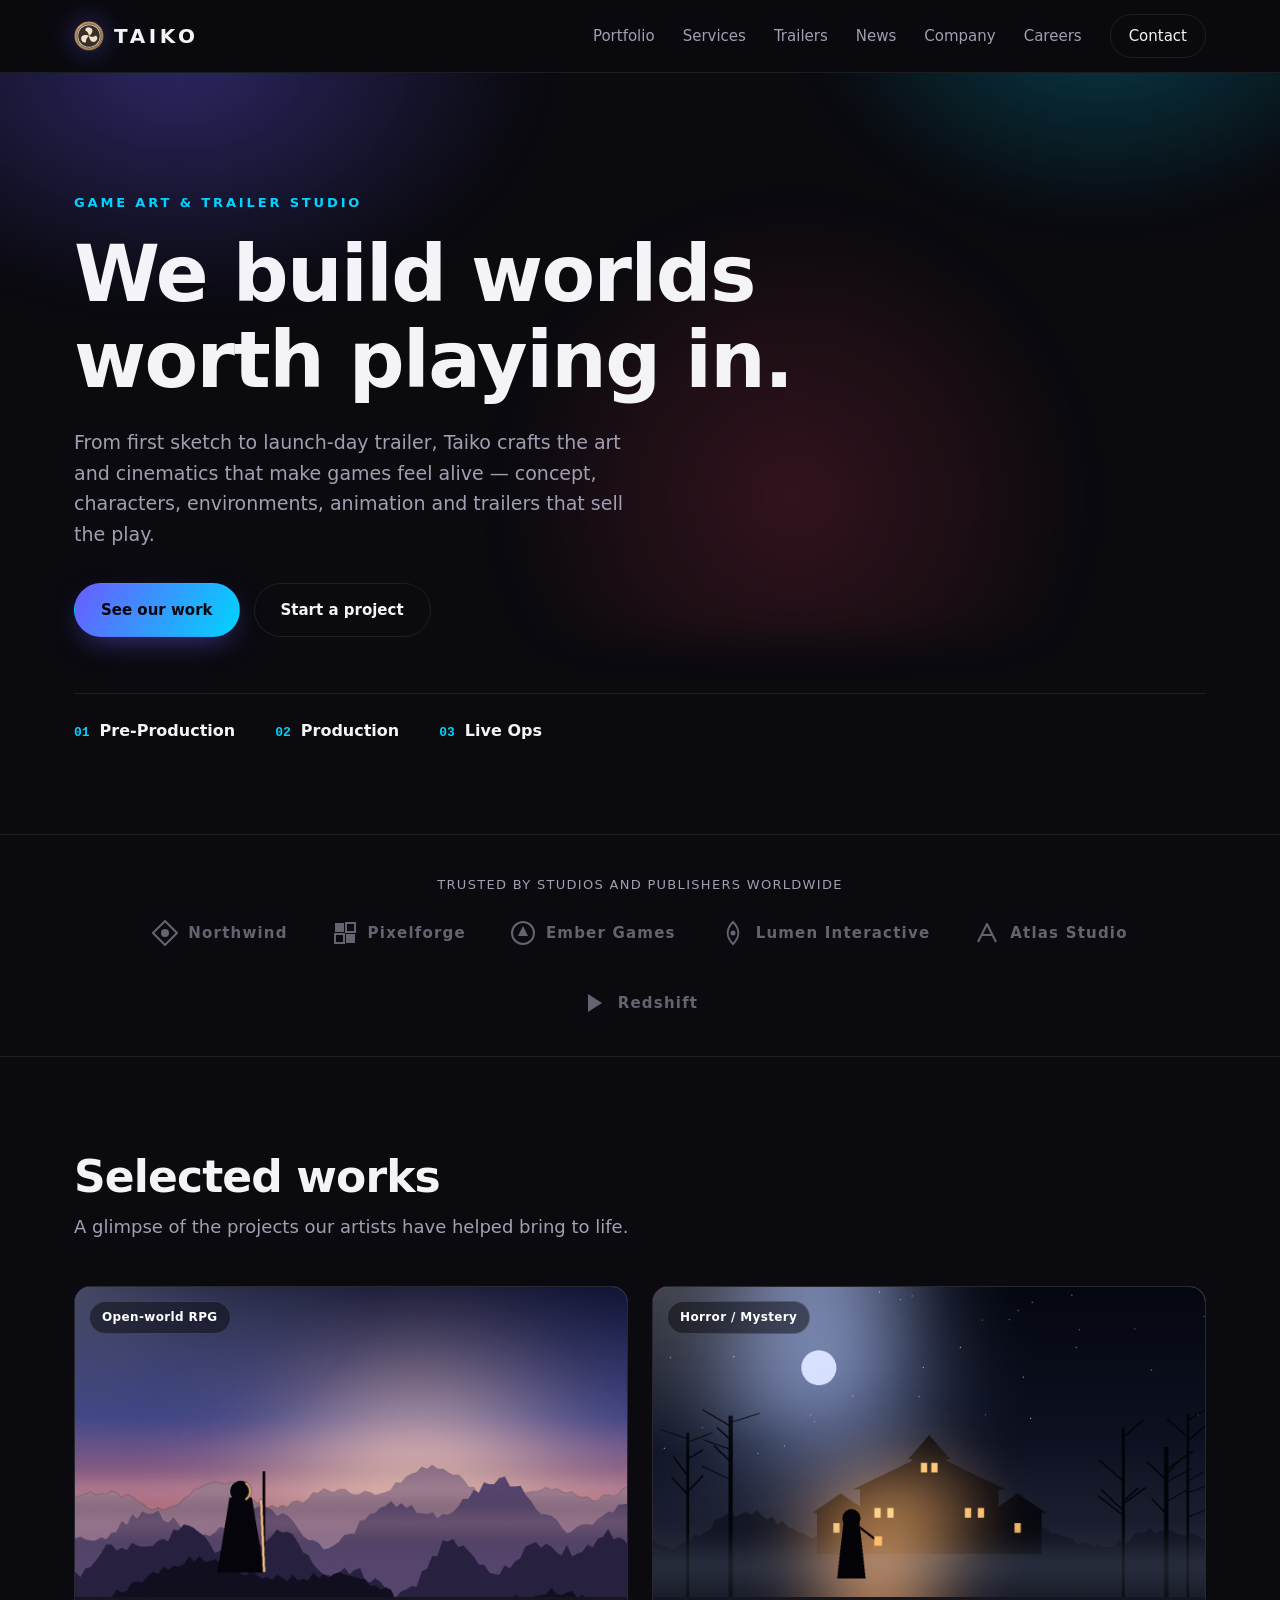
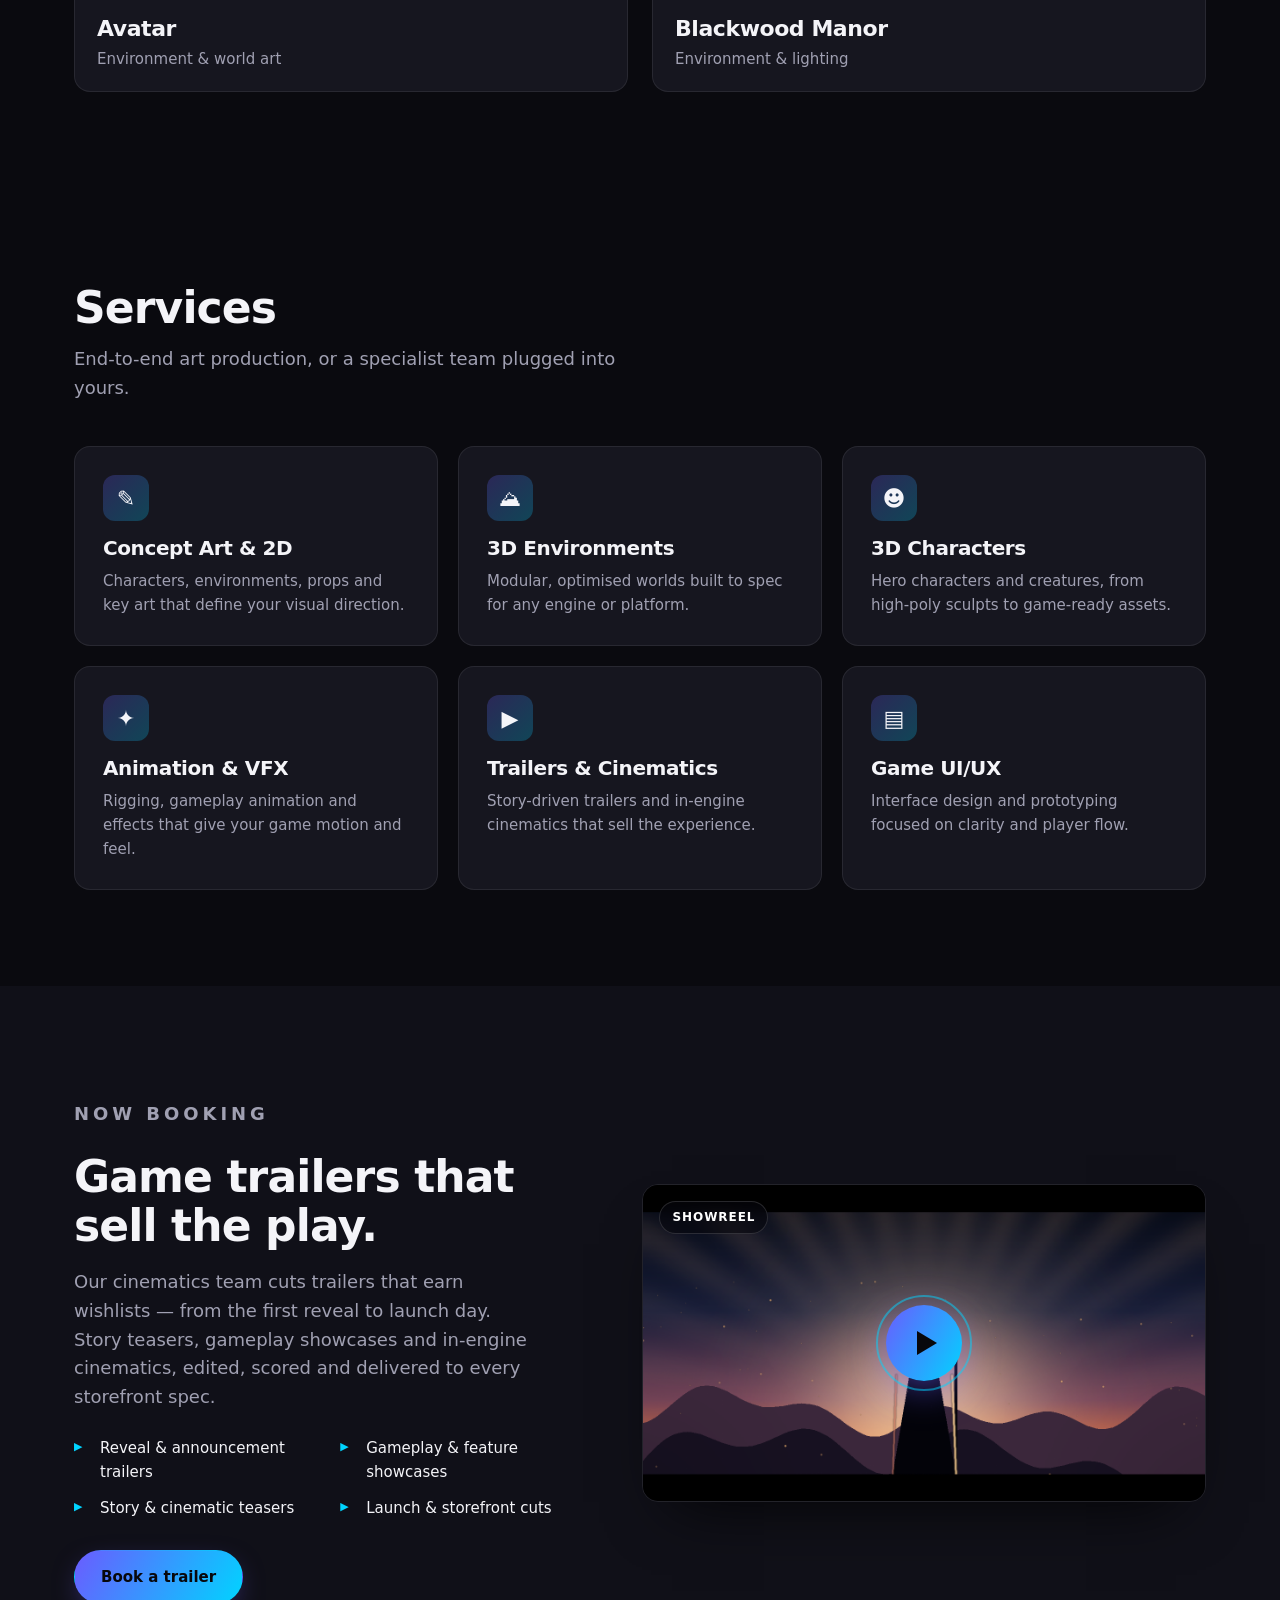
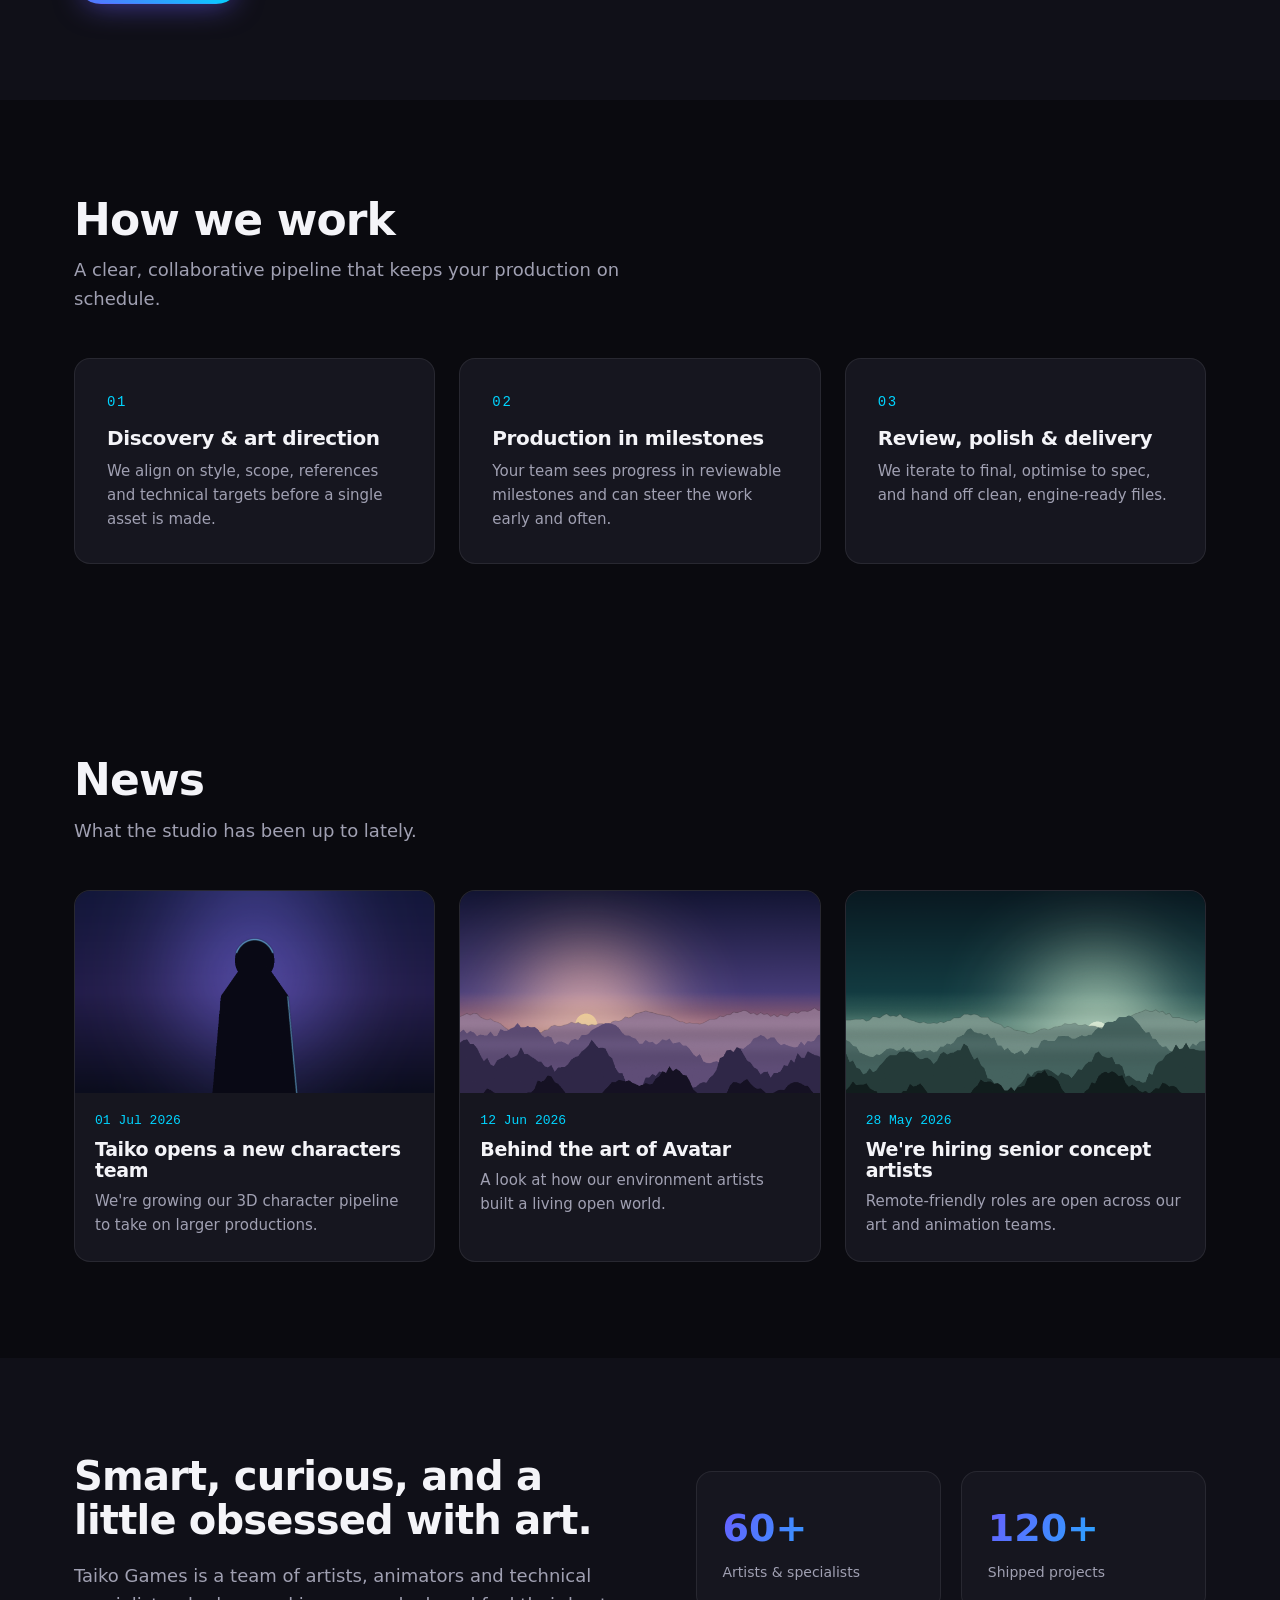
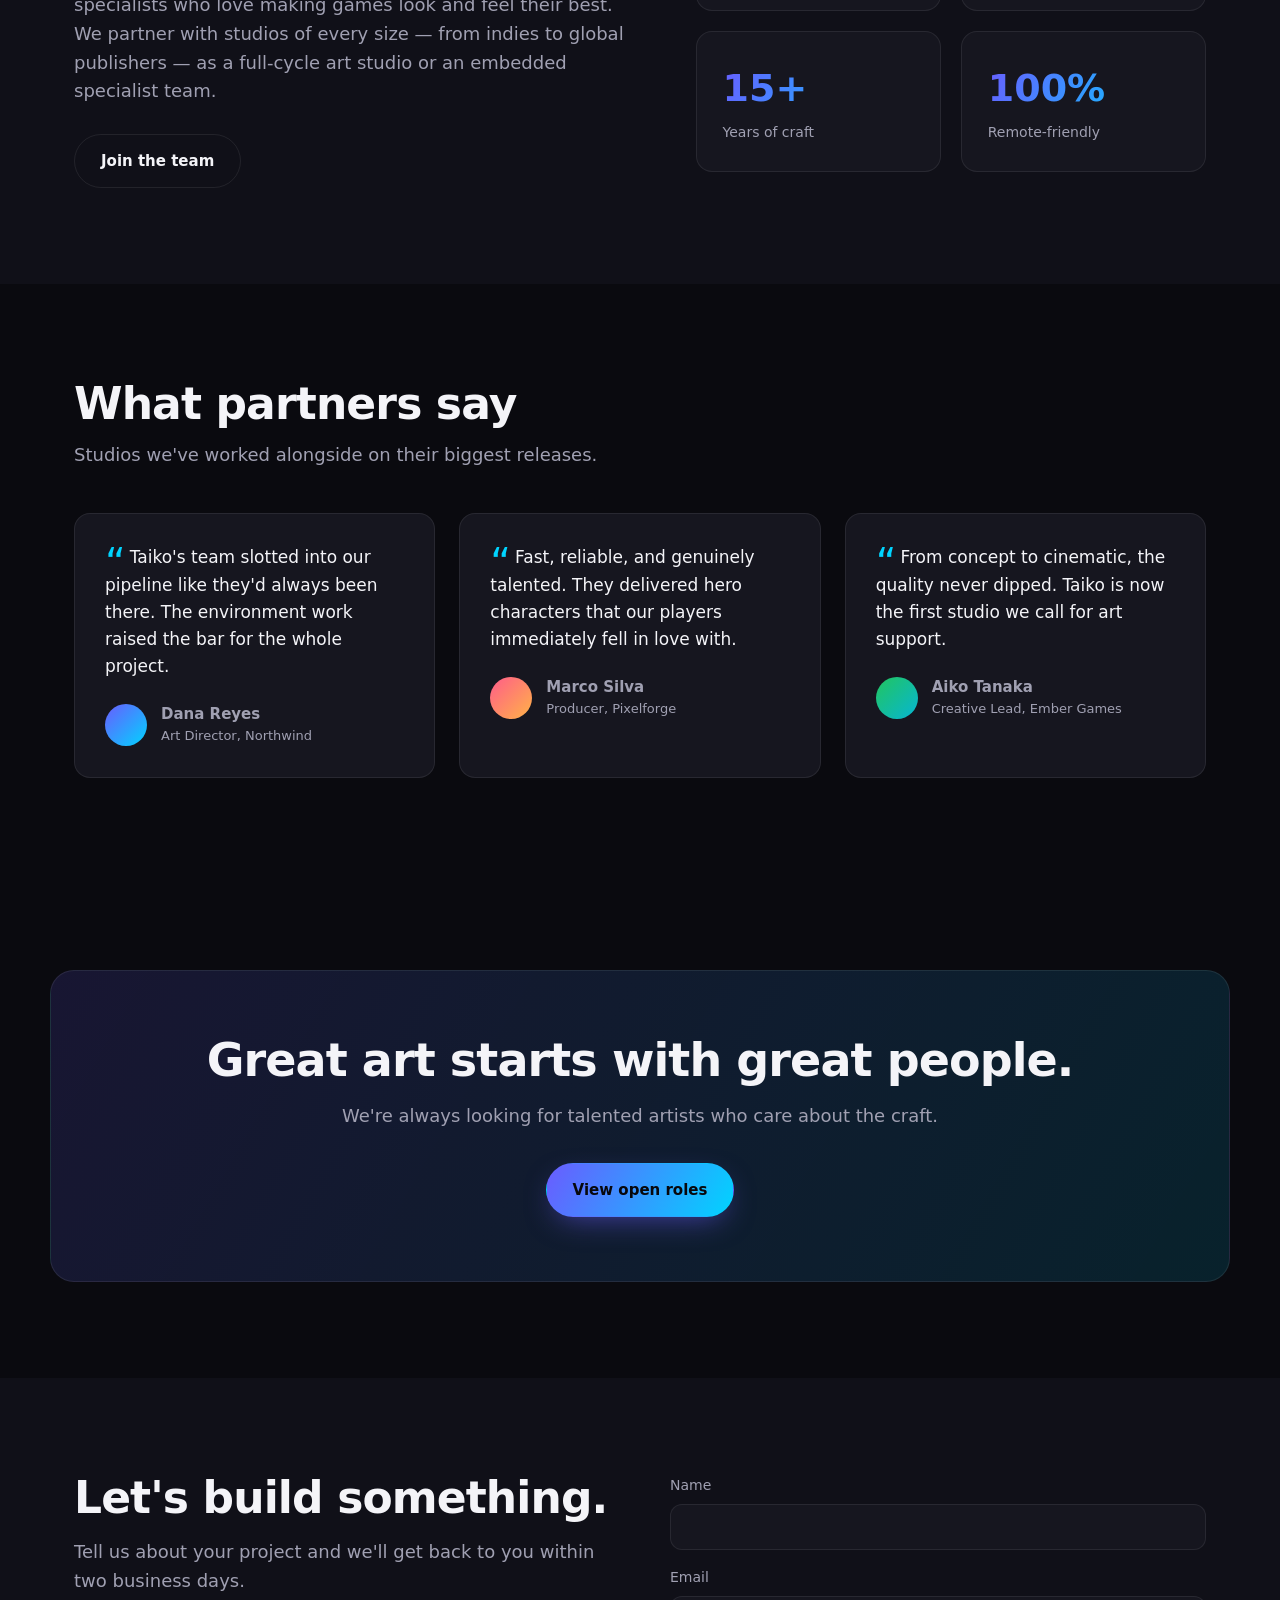
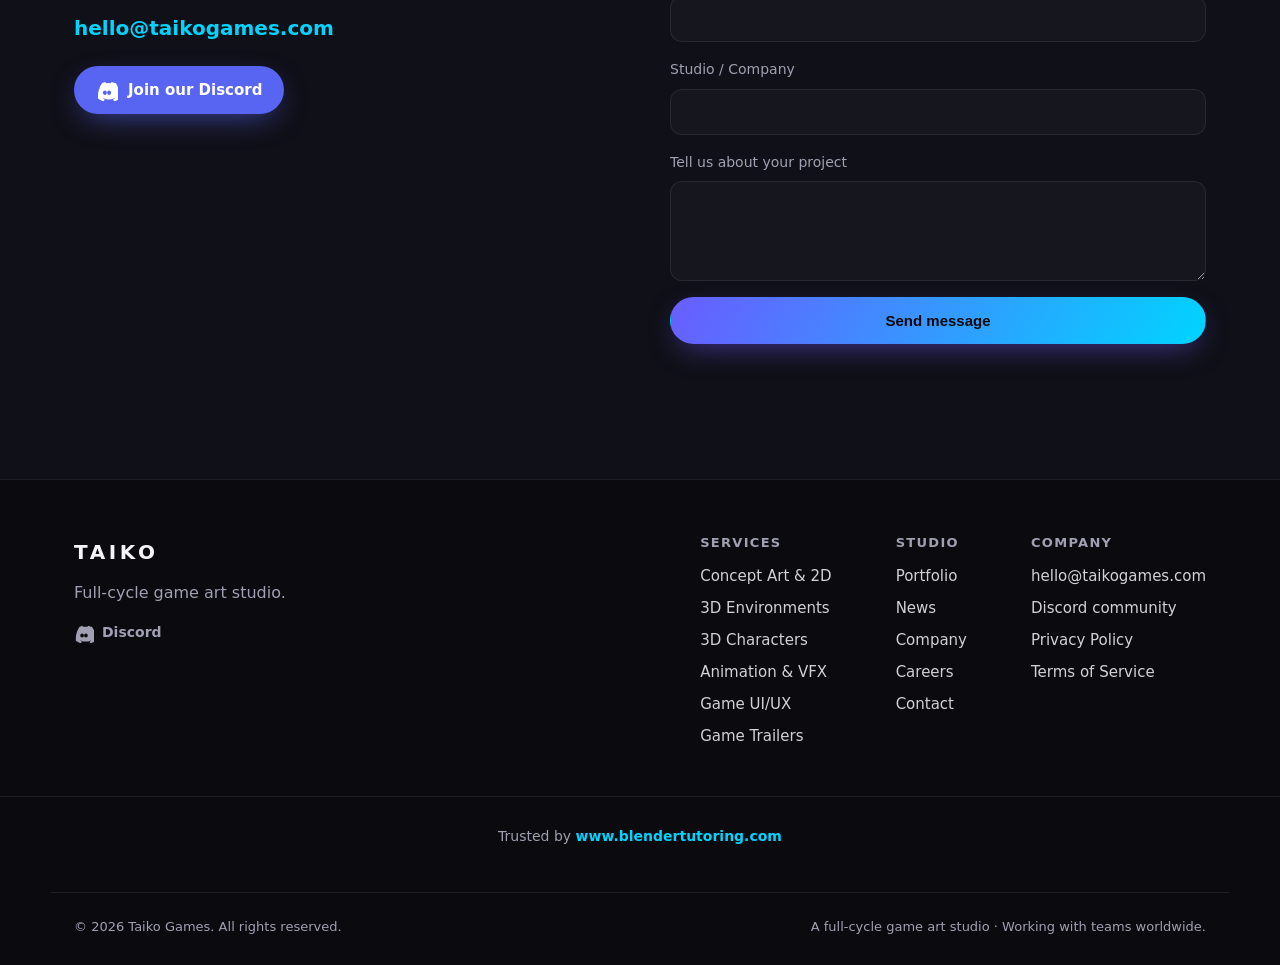
==== commit 3d90191c: "Advertise game trailers and add How We Work section Add a dedicated Game Trailers section (cinematic" ====
--- a/index.html
+++ b/index.html
@@ -4,9 +4,9 @@
   <meta charset="UTF-8" />
   <meta name="viewport" content="width=device-width, initial-scale=1.0" />
   <!-- Primary meta -->
-  <title>Taiko Games — Full-Cycle Game Art Studio</title>
-  <meta name="description" content="Taiko Games is a full-cycle game art studio delivering concept art, 3D environments, characters, animation, VFX, cinematics and game UI/UX for studios and publishers worldwide." />
-  <meta name="keywords" content="game art studio, game art outsourcing, concept art, 3D environment art, 3D character art, game animation, game cinematics, game UI UX, art production" />
+  <title>Taiko Games — Game Art &amp; Trailer Studio</title>
+  <meta name="description" content="Taiko Games is a full-cycle game art and trailer studio delivering concept art, 3D environments, characters, animation, VFX, game UI/UX and game trailers for studios and publishers worldwide." />
+  <meta name="keywords" content="game art studio, game trailer studio, game trailers, reveal trailer, gameplay trailer, cinematic trailer, game art outsourcing, concept art, 3D environment art, 3D character art, game animation, game cinematics, game UI UX" />
   <meta name="author" content="Taiko Games" />
   <meta name="robots" content="index, follow" />
   <meta name="theme-color" content="#0a0a0f" />
@@ -17,8 +17,8 @@
   <!-- Open Graph -->
   <meta property="og:type" content="website" />
   <meta property="og:site_name" content="Taiko Games" />
-  <meta property="og:title" content="Taiko Games — Full-Cycle Game Art Studio" />
-  <meta property="og:description" content="Concept art, 3D environments, characters, animation, cinematics and game UI/UX — from first sketch to live-ops polish." />
+  <meta property="og:title" content="Taiko Games — Game Art &amp; Trailer Studio" />
+  <meta property="og:description" content="Concept art, 3D environments, characters, animation, game UI/UX and game trailers — from first sketch to launch-day trailer." />
   <meta property="og:url" content="https://www.taikogames.com/" />
   <meta property="og:image" content="https://www.taikogames.com/img/og-image.png" />
   <meta property="og:image:width" content="1200" />
@@ -27,8 +27,8 @@
 
   <!-- Twitter -->
   <meta name="twitter:card" content="summary_large_image" />
-  <meta name="twitter:title" content="Taiko Games — Full-Cycle Game Art Studio" />
-  <meta name="twitter:description" content="Concept art, 3D environments, characters, animation, cinematics and game UI/UX — from first sketch to live-ops polish." />
+  <meta name="twitter:title" content="Taiko Games — Game Art &amp; Trailer Studio" />
+  <meta name="twitter:description" content="Concept art, 3D environments, characters, animation, game UI/UX and game trailers — from first sketch to launch-day trailer." />
   <meta name="twitter:image" content="https://www.taikogames.com/img/og-image.png" />
   <meta name="twitter:image:alt" content="Taiko Games — We build worlds worth playing in." />
 
@@ -43,7 +43,7 @@
     "name": "Taiko Games",
     "url": "https://www.taikogames.com/",
     "logo": "https://www.taikogames.com/img/og-image.png",
-    "description": "Full-cycle game art studio delivering concept art, 3D environments, characters, animation, cinematics and game UI/UX.",
+    "description": "Full-cycle game art and trailer studio delivering concept art, 3D environments, characters, animation, game UI/UX and game trailers.",
     "email": "hello@taikogames.com",
     "sameAs": []
   }
@@ -68,6 +68,7 @@
       <nav class="main-nav" aria-label="Primary">
         <a href="#work">Portfolio</a>
         <a href="#services">Services</a>
+        <a href="#trailers">Trailers</a>
         <a href="#news">News</a>
         <a href="#company">Company</a>
         <a href="#careers">Careers</a>
@@ -84,11 +85,12 @@
     <section class="hero">
       <div class="hero-bg" aria-hidden="true"></div>
       <div class="container hero-inner">
-        <p class="eyebrow">Full-cycle game art studio</p>
+        <p class="eyebrow">Game art &amp; trailer studio</p>
         <h1 class="hero-title">We build worlds<br />worth playing in.</h1>
         <p class="hero-sub">
-          From first sketch to live-ops polish, Taiko crafts the art that makes
-          games feel alive — concept, characters, environments, animation and beyond.
+          From first sketch to launch-day trailer, Taiko crafts the art and
+          cinematics that make games feel alive — concept, characters,
+          environments, animation and trailers that sell the play.
         </p>
         <div class="hero-actions">
           <a class="btn btn-primary" href="#work">See our work</a>
@@ -204,6 +206,60 @@
             <span class="service-icon">▤</span>
             <h3>Game UI/UX</h3>
             <p>Interface design and prototyping focused on clarity and player flow.</p>
+          </article>
+        </div>
+      </div>
+    </section>
+
+    <!-- Trailers -->
+    <section class="trailers" id="trailers">
+      <div class="container trailers-inner">
+        <div class="trailers-copy reveal">
+          <p class="eyebrow">Now booking</p>
+          <h2>Game trailers that sell the play.</h2>
+          <p>
+            Our cinematics team cuts trailers that earn wishlists — from the first
+            reveal to launch day. Story teasers, gameplay showcases and in-engine
+            cinematics, edited, scored and delivered to every storefront spec.
+          </p>
+          <ul class="trailer-points">
+            <li>Reveal &amp; announcement trailers</li>
+            <li>Gameplay &amp; feature showcases</li>
+            <li>Story &amp; cinematic teasers</li>
+            <li>Launch &amp; storefront cuts</li>
+          </ul>
+          <a class="btn btn-primary" href="#contact">Book a trailer</a>
+        </div>
+        <div class="trailers-media reveal">
+          <img src="img/covers/trailer-still.png" alt="Cinematic still from a Taiko game trailer" loading="lazy" />
+          <span class="play-btn" aria-hidden="true"></span>
+          <span class="trailers-tag">Showreel</span>
+        </div>
+      </div>
+    </section>
+
+    <!-- Process -->
+    <section class="process" id="process">
+      <div class="container">
+        <header class="section-head">
+          <h2>How we work</h2>
+          <p>A clear, collaborative pipeline that keeps your production on schedule.</p>
+        </header>
+        <div class="process-grid">
+          <article class="process-step reveal">
+            <span class="process-num">01</span>
+            <h3>Discovery &amp; art direction</h3>
+            <p>We align on style, scope, references and technical targets before a single asset is made.</p>
+          </article>
+          <article class="process-step reveal">
+            <span class="process-num">02</span>
+            <h3>Production in milestones</h3>
+            <p>Your team sees progress in reviewable milestones and can steer the work early and often.</p>
+          </article>
+          <article class="process-step reveal">
+            <span class="process-num">03</span>
+            <h3>Review, polish &amp; delivery</h3>
+            <p>We iterate to final, optimise to spec, and hand off clean, engine-ready files.</p>
           </article>
         </div>
       </div>
@@ -336,6 +392,7 @@
           <a href="#services">3D Characters</a>
           <a href="#services">Animation &amp; VFX</a>
           <a href="#services">Game UI/UX</a>
+          <a href="#trailers">Game Trailers</a>
         </div>
         <div>
           <h4>Studio</h4>
--- a/css/style.css
+++ b/css/style.css
@@ -288,6 +288,57 @@
 .footer-trusted a { color: var(--accent-2); font-weight: 600; }
 .footer-trusted a:hover { text-decoration: underline; }
 
+/* ---------- Process ---------- */
+.process { padding: 96px 0; }
+.process-grid { display: grid; grid-template-columns: repeat(3, 1fr); gap: 24px; }
+.process-step {
+  background: var(--surface); border: 1px solid var(--line); border-radius: var(--radius);
+  padding: 32px; position: relative; transition: transform 0.2s ease, border-color 0.2s ease;
+}
+.process-step:hover { transform: translateY(-4px); border-color: rgba(255,255,255,0.18); }
+.process-num {
+  display: block; margin-bottom: 14px; font-family: monospace; font-size: 14px;
+  letter-spacing: 0.12em; color: var(--accent-2);
+}
+.process-step h3 { font-size: 20px; }
+.process-step p { color: var(--muted); margin: 10px 0 0; font-size: 15px; }
+
+/* ---------- Trailers ---------- */
+.trailers { padding: 96px 0; background: var(--bg-2); }
+.trailers-inner { display: grid; grid-template-columns: 1fr 1.1fr; gap: 56px; align-items: center; }
+.trailers-copy h2 { font-size: clamp(28px, 4vw, 44px); font-weight: 800; margin-top: 10px; }
+.trailers-copy > p { color: var(--muted); font-size: 18px; margin: 18px 0 24px; max-width: 460px; }
+.trailer-points { list-style: none; margin: 0 0 30px; padding: 0; display: grid; grid-template-columns: 1fr 1fr; gap: 12px 20px; }
+.trailer-points li { position: relative; padding-left: 26px; color: var(--text); font-size: 15px; }
+.trailer-points li::before { content: "▶"; position: absolute; left: 0; top: 2px; color: var(--accent-2); font-size: 11px; }
+.trailers-media { position: relative; border-radius: var(--radius); overflow: hidden; border: 1px solid var(--line); box-shadow: 0 30px 60px -30px rgba(0,0,0,0.85); }
+.trailers-media img { width: 100%; display: block; }
+.play-btn {
+  position: absolute; top: 50%; left: 50%; transform: translate(-50%,-50%);
+  width: 76px; height: 76px; border-radius: 50%;
+  background: linear-gradient(120deg, var(--accent), var(--accent-2));
+  box-shadow: 0 10px 40px -6px rgba(106,92,255,0.7);
+  display: grid; place-items: center;
+}
+.play-btn::before {
+  content: ""; position: absolute; inset: -10px; border-radius: 50%;
+  border: 2px solid rgba(0,212,255,0.5); animation: playpulse 2.4s ease-out infinite;
+}
+.play-btn::after {
+  content: ""; margin-left: 6px;
+  border-style: solid; border-width: 12px 0 12px 20px;
+  border-color: transparent transparent transparent #08080c;
+}
+@keyframes playpulse { 0%{transform:scale(1);opacity:0.8} 100%{transform:scale(1.5);opacity:0} }
+@media (prefers-reduced-motion: reduce){ .play-btn::before { animation: none; } }
+.trailers-tag {
+  position: absolute; top: 16px; left: 16px;
+  background: rgba(8,8,14,0.6); backdrop-filter: blur(6px);
+  border: 1px solid rgba(255,255,255,0.14); color: #fff;
+  font-size: 12px; font-weight: 600; letter-spacing: 0.08em; text-transform: uppercase;
+  padding: 6px 12px; border-radius: 999px;
+}
+
 /* ---------- Legal / prose pages ---------- */
 .page { padding: 72px 0 96px; }
 .page .container { max-width: 780px; }
@@ -342,8 +393,8 @@
 
 /* ---------- Responsive ---------- */
 @media (max-width: 900px) {
-  .work-grid, .service-grid, .news-grid, .testimonial-grid { grid-template-columns: 1fr 1fr; }
-  .company-inner, .contact-inner { grid-template-columns: 1fr; }
+  .work-grid, .service-grid, .news-grid, .testimonial-grid, .process-grid { grid-template-columns: 1fr 1fr; }
+  .company-inner, .contact-inner, .trailers-inner { grid-template-columns: 1fr; }
 }
 @media (max-width: 720px) {
   .main-nav {
@@ -354,7 +405,7 @@
   .main-nav.open { transform: translateY(0); }
   .main-nav a { padding: 14px 0; width: 100%; border-bottom: 1px solid var(--line); }
   .nav-toggle { display: flex; }
-  .work-grid, .service-grid, .news-grid, .testimonial-grid { grid-template-columns: 1fr; }
+  .work-grid, .service-grid, .news-grid, .testimonial-grid, .process-grid { grid-template-columns: 1fr; }
   .stats { grid-template-columns: 1fr 1fr; }
   .pipeline { gap: 20px; }
 }
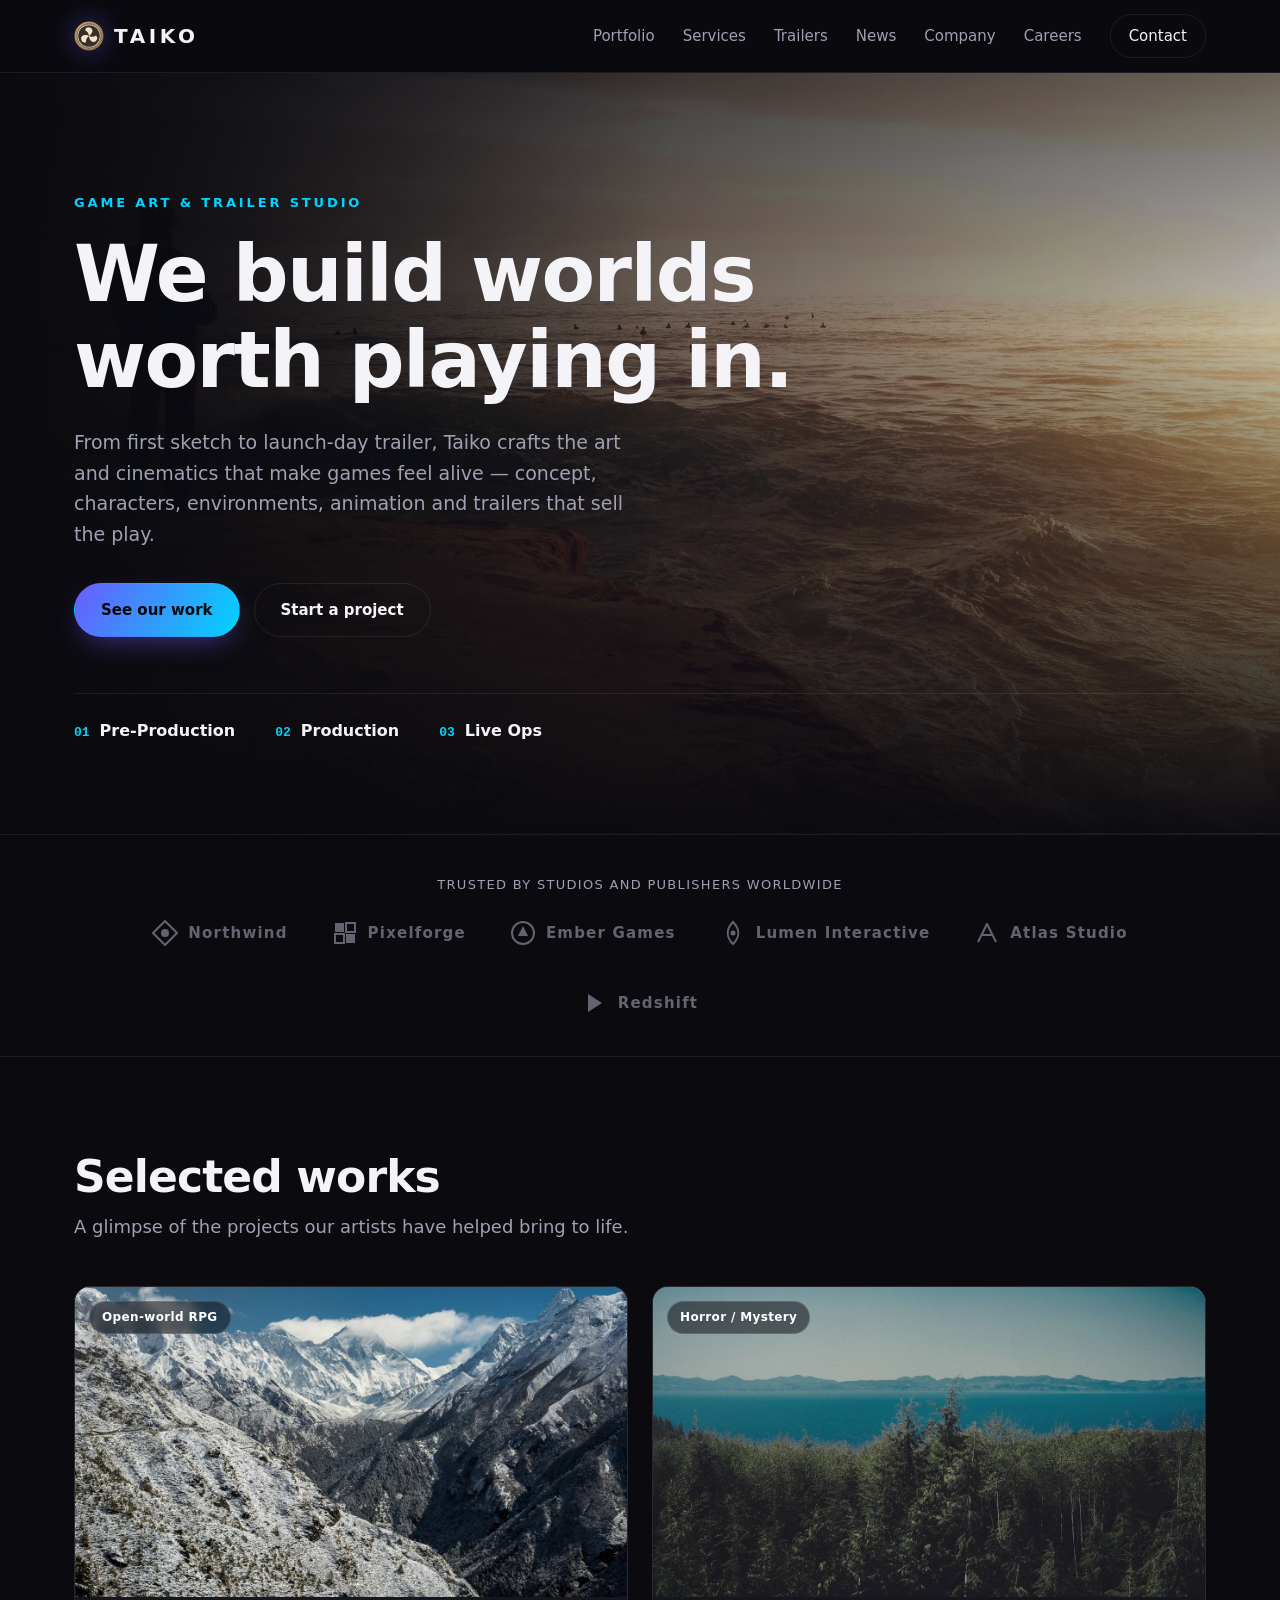
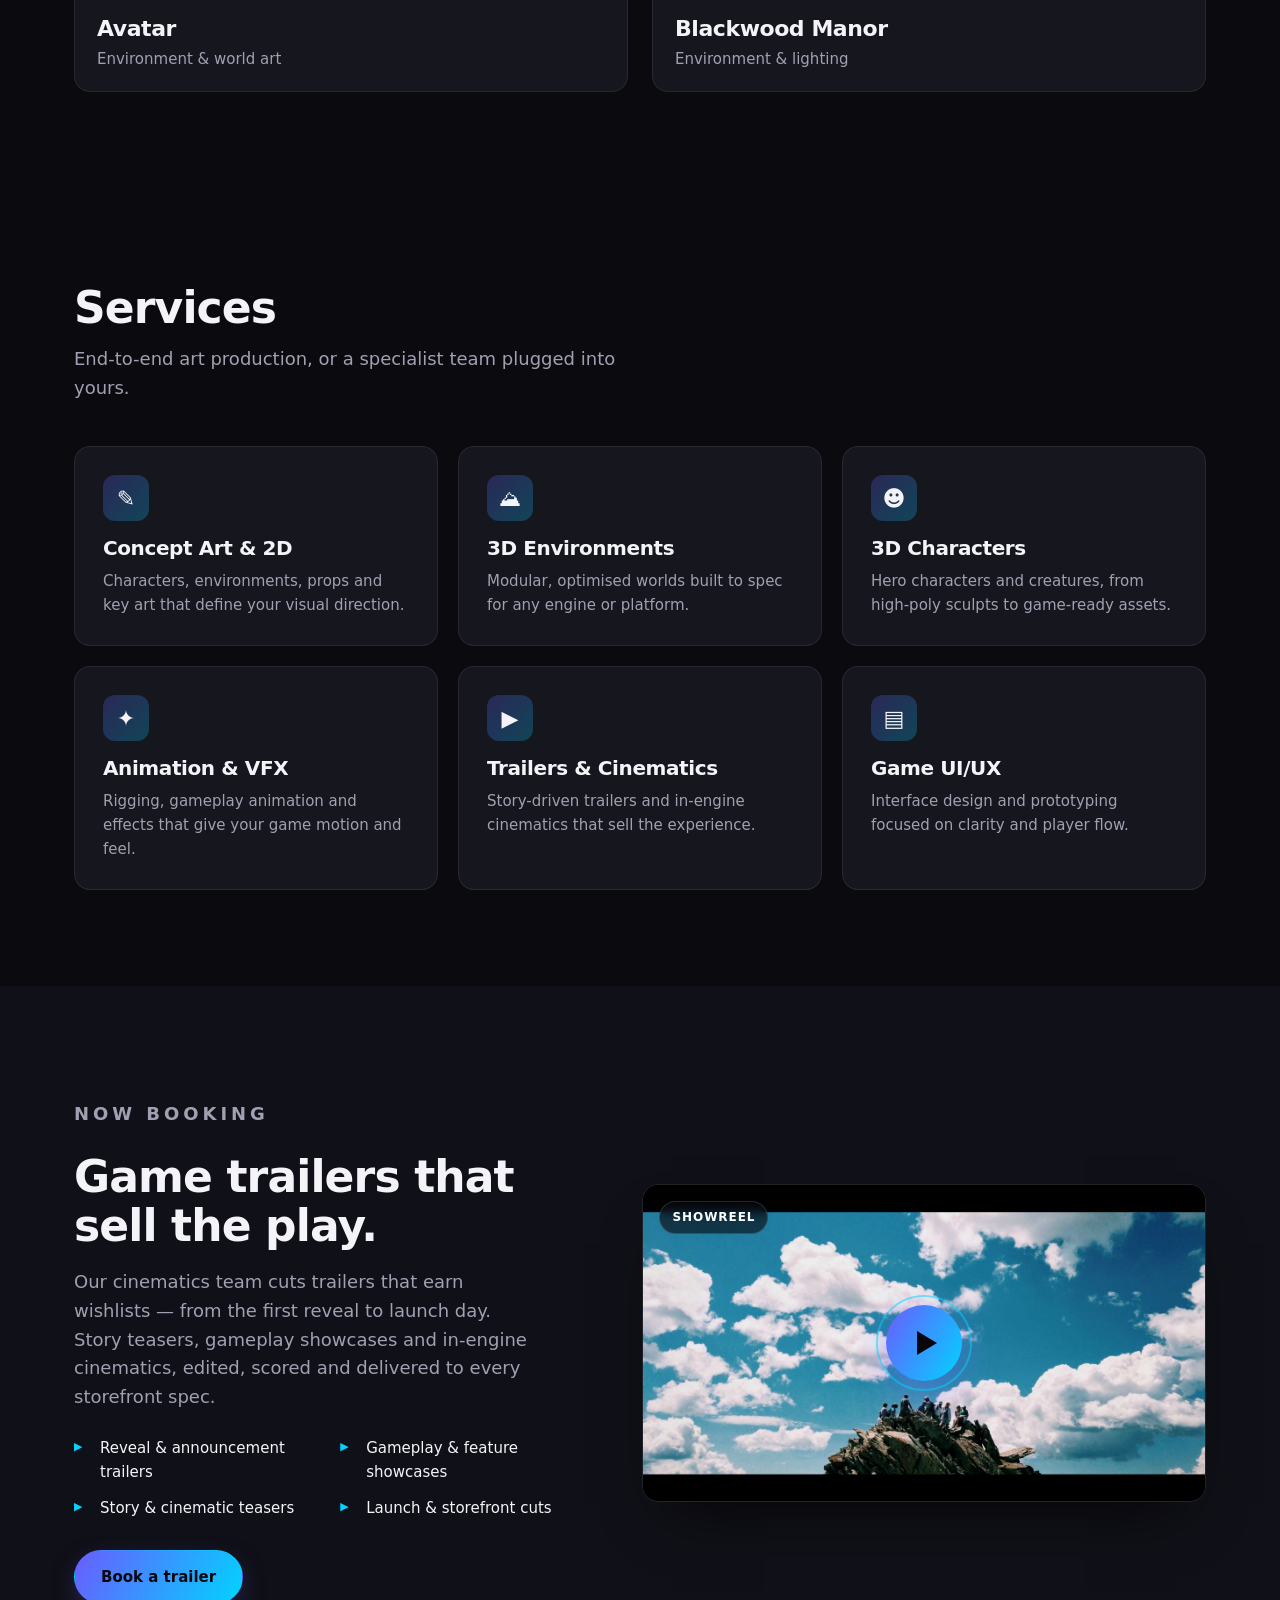
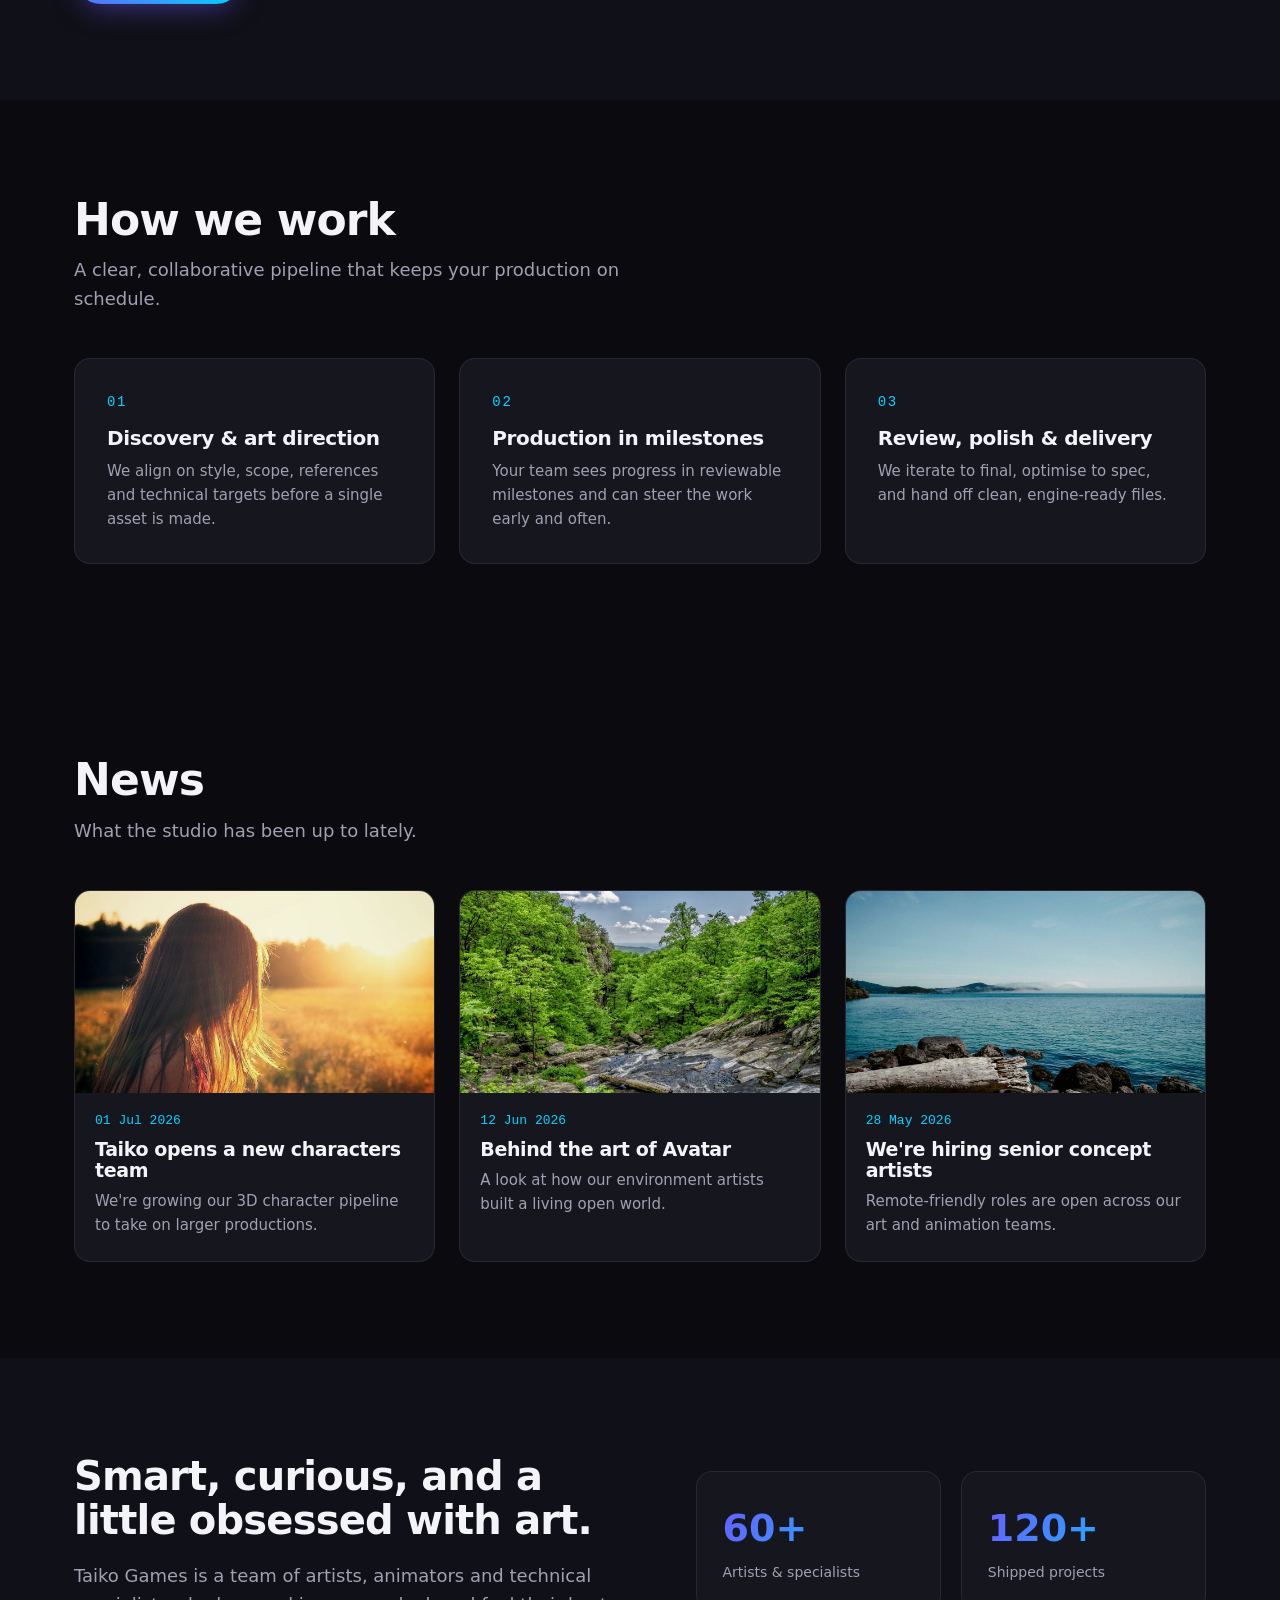
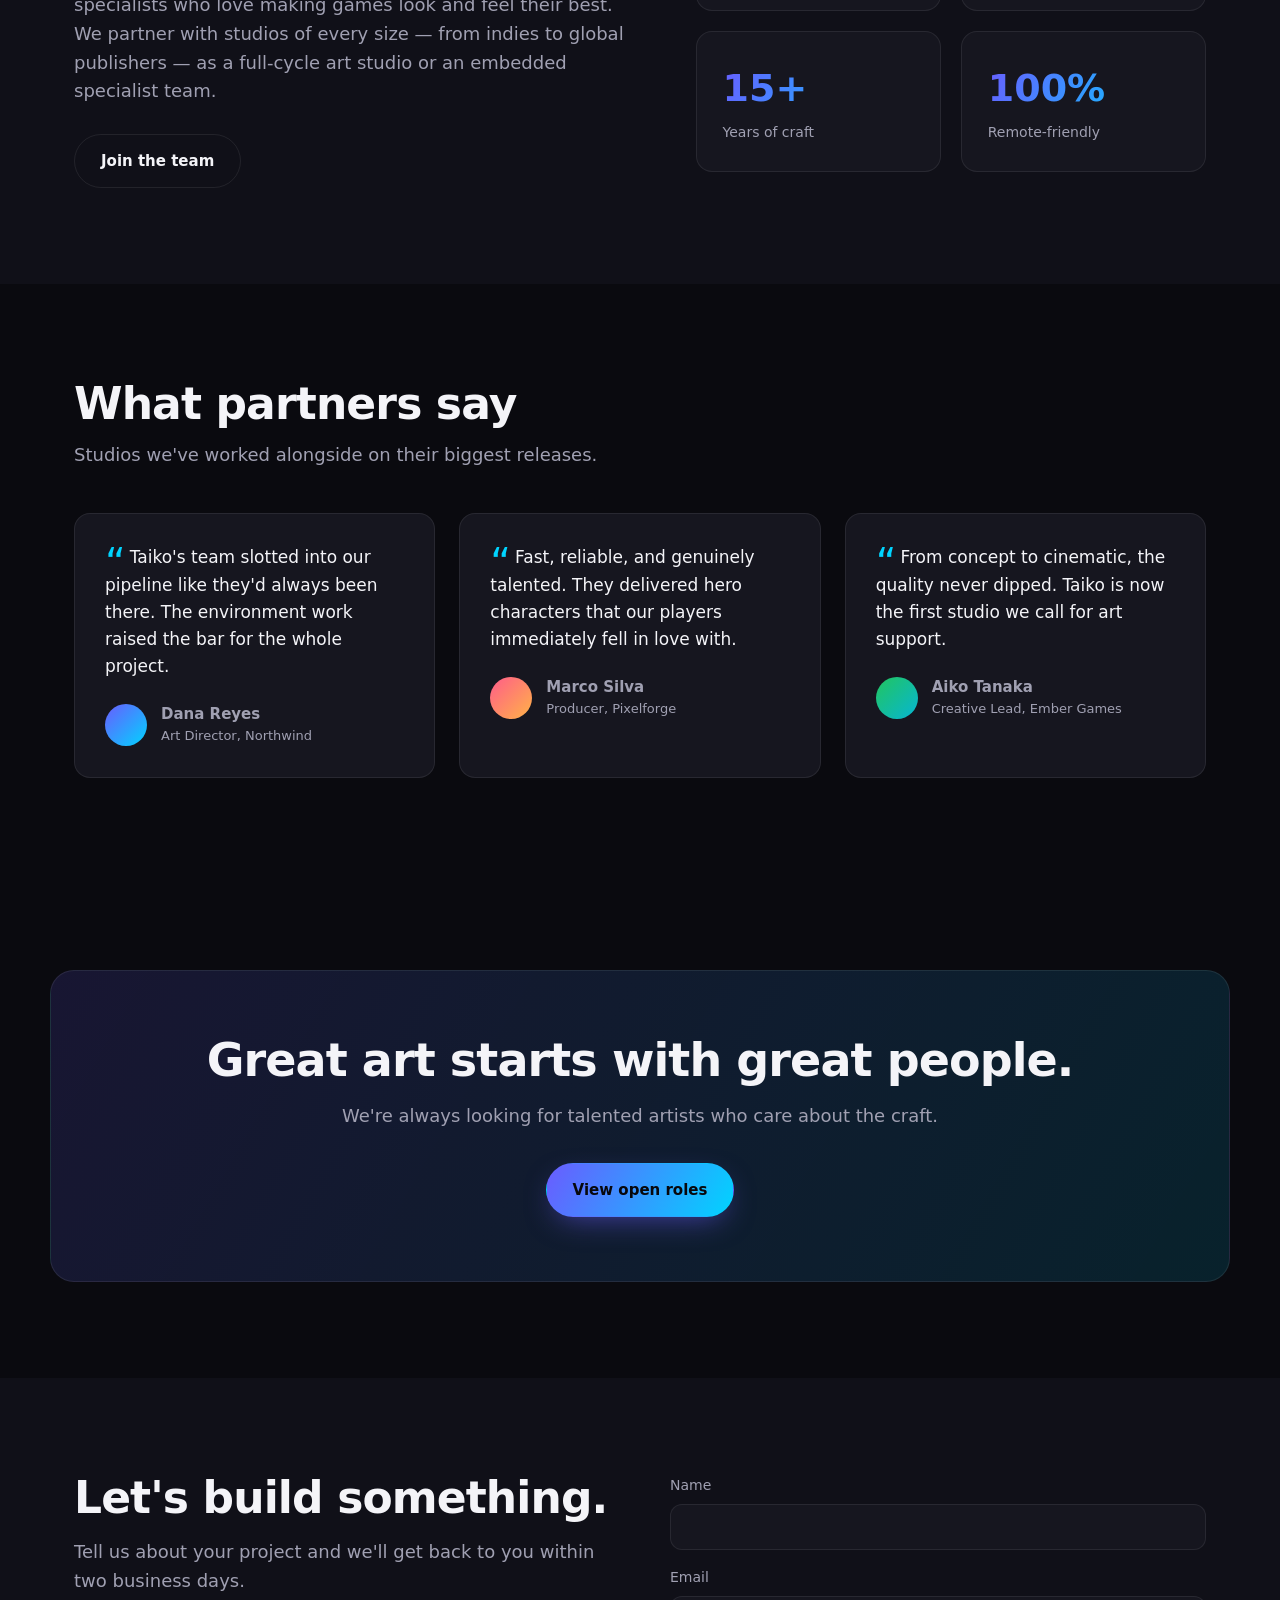
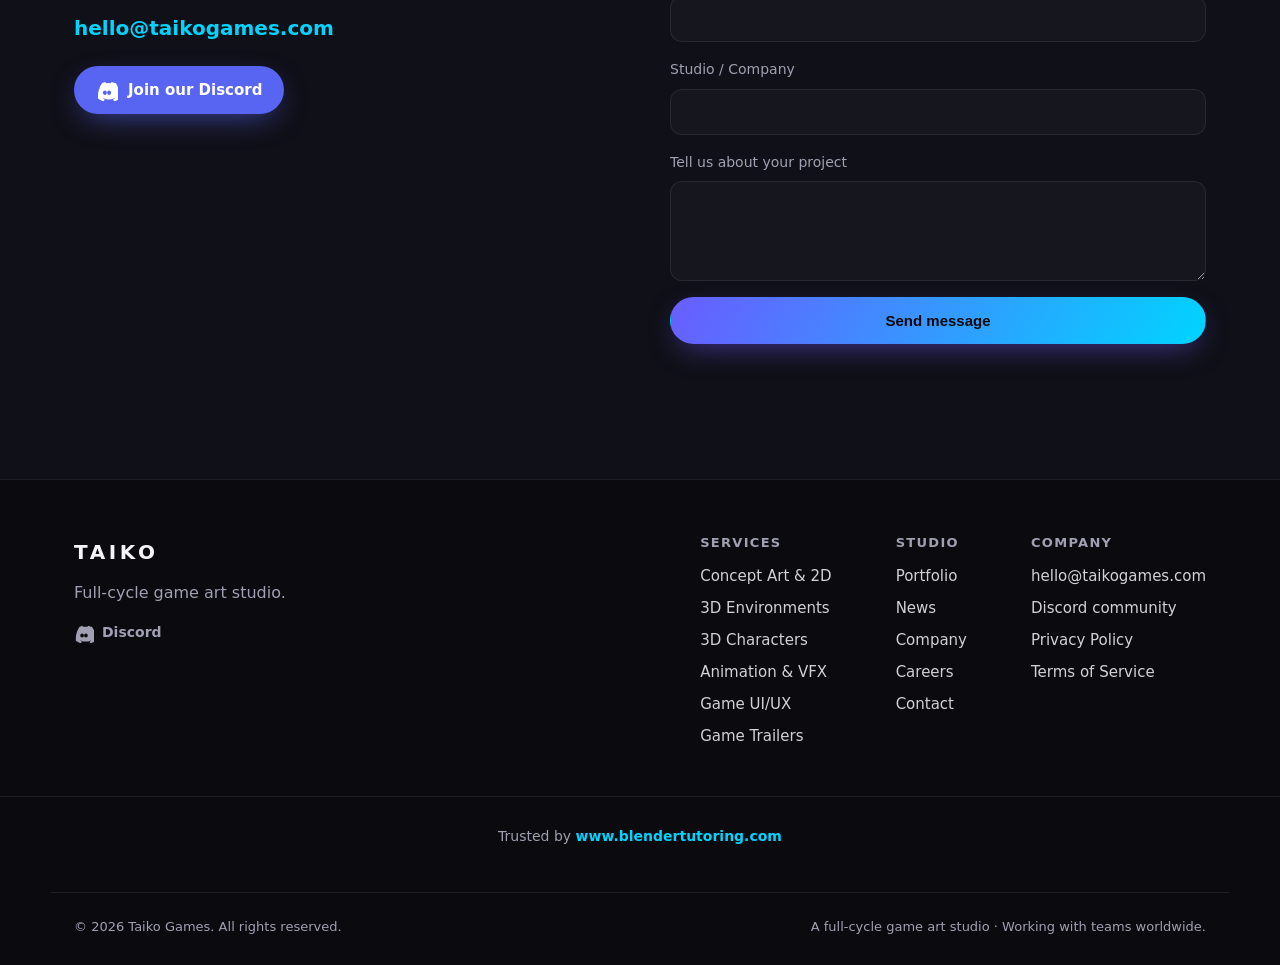
==== commit 58f7953e: "Replace generated art with licensed stock photography Swap vector/generated cover art for cinematic " ====
--- a/index.html
+++ b/index.html
@@ -147,7 +147,7 @@
         <div class="work-grid">
           <article class="work-card reveal" style="--c1:#6a5cff;--c2:#00d4ff">
             <div class="work-thumb">
-              <img class="thumb-art" src="img/covers/avatar.png" alt="Avatar — environment key art" loading="lazy" />
+              <img class="thumb-art" src="img/covers/avatar.jpg" alt="Avatar — environment" loading="lazy" />
               <span class="work-badge">Open-world RPG</span>
             </div>
             <div class="work-meta">
@@ -157,7 +157,7 @@
           </article>
           <article class="work-card reveal" style="--c1:#ff5c8a;--c2:#ffb347">
             <div class="work-thumb">
-              <img class="thumb-art" src="img/covers/blackwood-manor.png" alt="Blackwood Manor — environment key art" loading="lazy" />
+              <img class="thumb-art" src="img/covers/blackwood-manor.jpg" alt="Blackwood Manor — environment" loading="lazy" />
               <span class="work-badge">Horror / Mystery</span>
             </div>
             <div class="work-meta">
@@ -231,7 +231,7 @@
           <a class="btn btn-primary" href="#contact">Book a trailer</a>
         </div>
         <div class="trailers-media reveal">
-          <img src="img/covers/trailer-still.png" alt="Cinematic still from a Taiko game trailer" loading="lazy" />
+          <img src="img/covers/trailer-still.jpg" alt="Cinematic still from a Taiko game trailer" loading="lazy" />
           <span class="play-btn" aria-hidden="true"></span>
           <span class="trailers-tag">Showreel</span>
         </div>
@@ -274,19 +274,19 @@
         </header>
         <div class="news-grid">
           <article class="news-card">
-            <div class="news-thumb"><img src="img/covers/news-characters.png" alt="" loading="lazy" /></div>
+            <div class="news-thumb"><img src="img/covers/news-characters.jpg" alt="" loading="lazy" /></div>
             <time datetime="2026-07-01">01 Jul 2026</time>
             <h3>Taiko opens a new characters team</h3>
             <p>We're growing our 3D character pipeline to take on larger productions.</p>
           </article>
           <article class="news-card">
-            <div class="news-thumb"><img src="img/covers/news-avatar.png" alt="" loading="lazy" /></div>
+            <div class="news-thumb"><img src="img/covers/news-avatar.jpg" alt="" loading="lazy" /></div>
             <time datetime="2026-06-12">12 Jun 2026</time>
             <h3>Behind the art of Avatar</h3>
             <p>A look at how our environment artists built a living open world.</p>
           </article>
           <article class="news-card">
-            <div class="news-thumb"><img src="img/covers/news-hiring.png" alt="" loading="lazy" /></div>
+            <div class="news-thumb"><img src="img/covers/news-hiring.jpg" alt="" loading="lazy" /></div>
             <time datetime="2026-05-28">28 May 2026</time>
             <h3>We're hiring senior concept artists</h3>
             <p>Remote-friendly roles are open across our art and animation teams.</p>
--- a/css/style.css
+++ b/css/style.css
@@ -102,12 +102,14 @@
 /* ---------- Hero ---------- */
 .hero { position: relative; overflow: hidden; padding: 120px 0 90px; }
 .hero-bg {
-  position: absolute; inset: -20% -10% auto -10%; height: 720px; z-index: 0;
-  background:
-    radial-gradient(600px 400px at 20% 20%, rgba(106,92,255,0.35), transparent 60%),
-    radial-gradient(500px 380px at 80% 10%, rgba(0,212,255,0.28), transparent 60%),
-    radial-gradient(500px 500px at 60% 80%, rgba(244,63,94,0.18), transparent 60%);
-  filter: blur(20px);
+  position: absolute; inset: 0; z-index: 0;
+  background-image:
+    linear-gradient(to bottom, rgba(10,10,15,0.55) 0%, rgba(10,10,15,0.15) 34%, rgba(10,10,15,0.98) 100%),
+    linear-gradient(to right, var(--bg) 0%, rgba(10,10,15,0.55) 44%, rgba(10,10,15,0.05) 100%),
+    url("../img/covers/hero-bg.jpg");
+  background-size: cover;
+  background-position: center right;
+  background-repeat: no-repeat;
 }
 .hero-inner { position: relative; z-index: 1; }
 .eyebrow {
